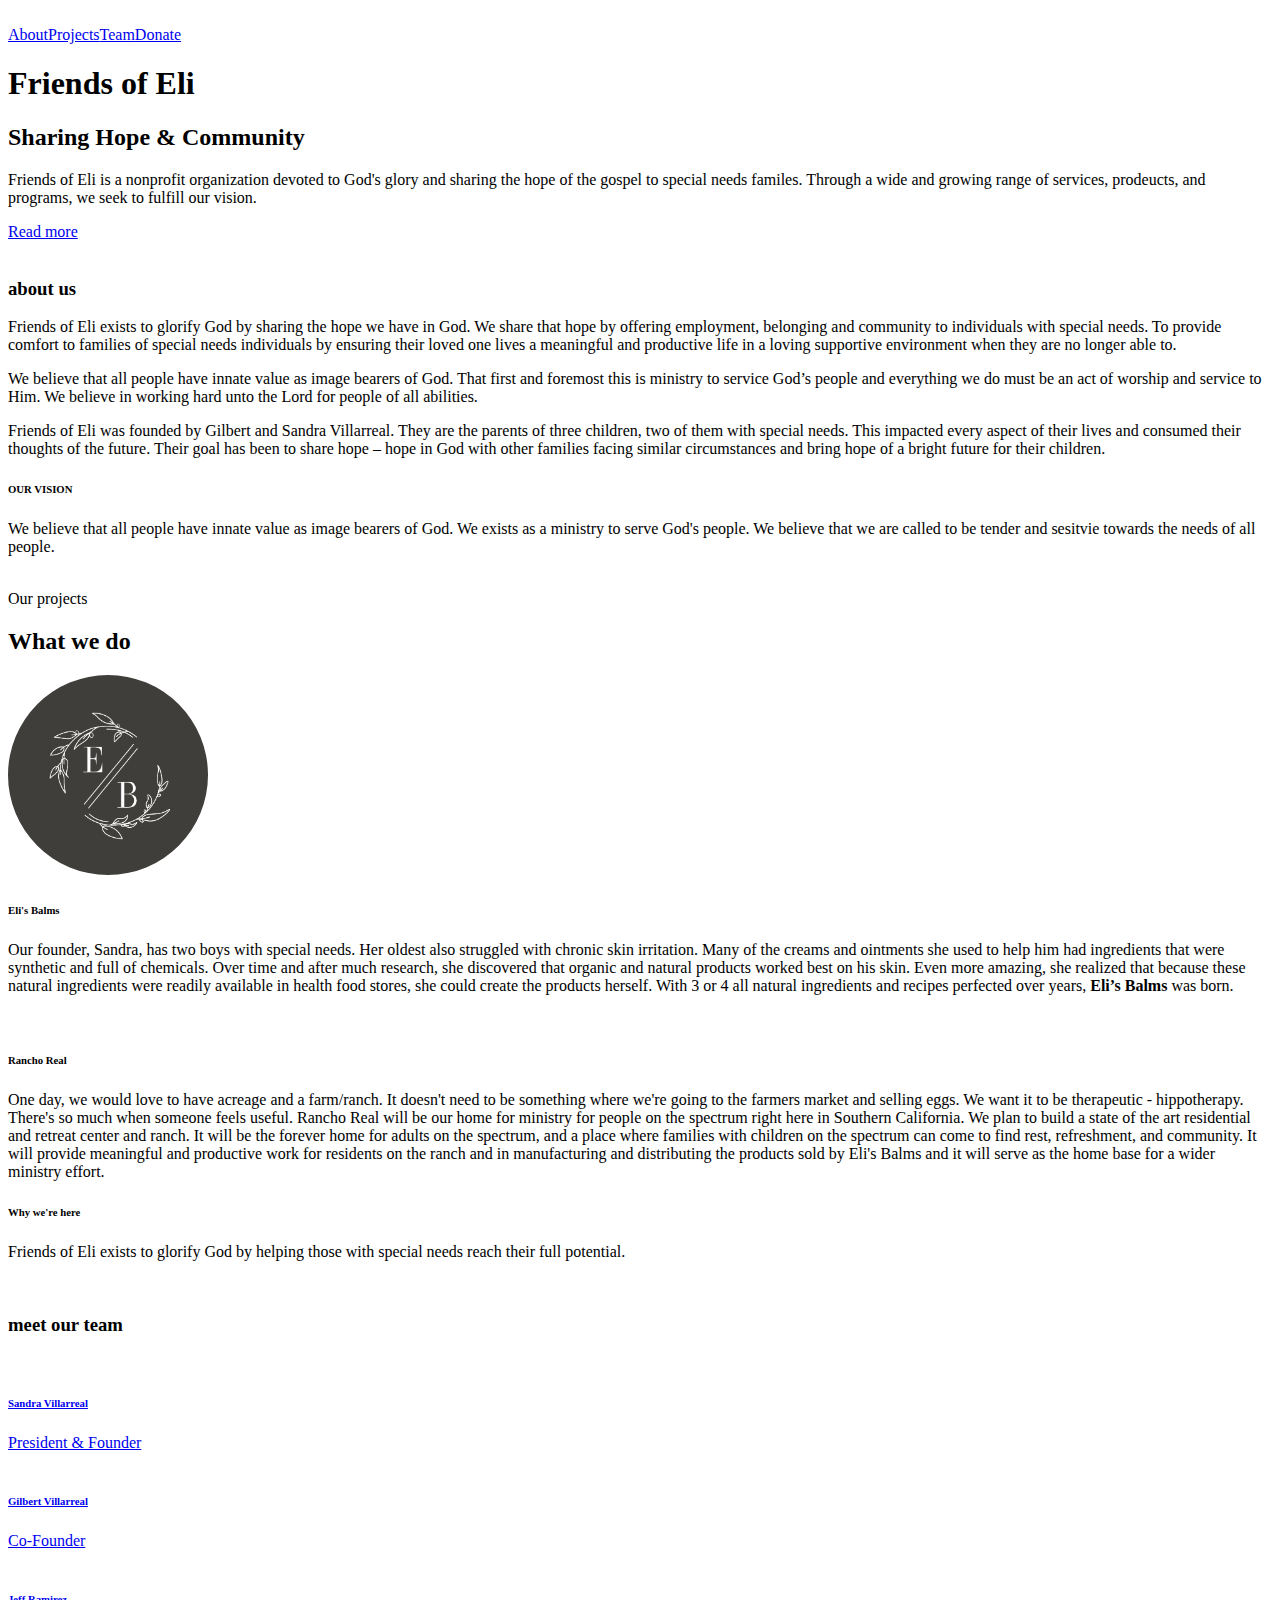
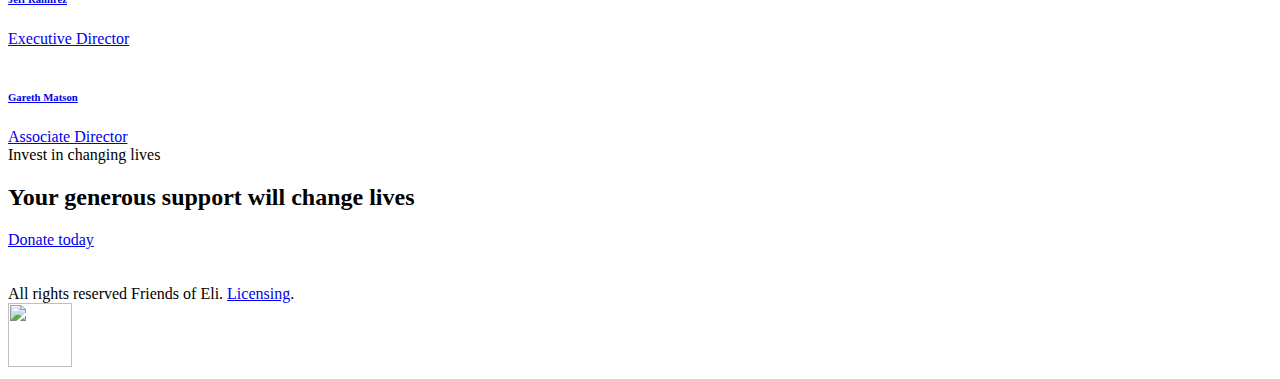
==== index.html @ 2605856c "Add files via upload" ====
<!DOCTYPE html>
<html>

<head>
  <meta charset="utf-8" />
  <title>Friends of Eli</title>
  <meta
    content="Friends of Eli exists to glorify God by sharing the hope we have in God. We share that hope by offering employment, belonging and community to individuals with special needs. To provide comfort to families of special needs individuals by ensuring their loved one lives a meaningful and productive life in a loving supportive environment when they are no longer able to."
    name="description" />
  <meta content="Friends of Eli" property="og:title" />
  <meta
    content="Friends of Eli exists to glorify God by sharing the hope we have in God. We share that hope by offering employment, belonging and community to individuals with special needs. To provide comfort to families of special needs individuals by ensuring their loved one lives a meaningful and productive life in a loving supportive environment when they are no longer able to."
    property="og:description" />
  <meta content="Friends of Eli" property="twitter:title" />
  <meta
    content="Friends of Eli exists to glorify God by sharing the hope we have in God. We share that hope by offering employment, belonging and community to individuals with special needs. To provide comfort to families of special needs individuals by ensuring their loved one lives a meaningful and productive life in a loving supportive environment when they are no longer able to."
    property="twitter:description" />
  <meta property="og:type" content="website" />
  <meta content="summary_large_image" name="twitter:card" />
  <meta content="width=device-width, initial-scale=1" name="viewport" />
  <meta content="Webflow" name="generator" />
  <link href="../assets.website-files.com/60507b67891477f1d2f84719/css/wishbone-template.webflow.37ed886ae.css"
    rel="stylesheet" type="text/css" />
  <script src="../ajax.googleapis.com/ajax/libs/webfont/1.6.26/webfont.js" type="text/javascript"></script>
  <script type="text/javascript">
    WebFont.load({
      google: {
        families: ["Poppins:300,300italic,regular,italic,500,500italic,600,600italic,700,700italic,800"]
      }
    });
  </script>
  <!--[if lt IE 9]><script src="https://cdnjs.cloudflare.com/ajax/libs/html5shiv/3.7.3/html5shiv.min.js" type="text/javascript"></script><![endif]-->
  <script type="text/javascript">
    ! function (o, c) {
      var n = c.documentElement,
        t = " w-mod-";
      n.className += t + "js", ("ontouchstart" in o || o.DocumentTouch && c instanceof DocumentTouch) && (n.className +=
        t + "touch")
    }(window, document);
  </script>
  <link
    href="../assets.website-files.com/60507b67891477f1d2f84719/6053069115976530682ca9d0_Wishbone%20Favicon%4032w.png"
    rel="shortcut icon" type="image/x-icon" />
  <link
    href="../assets.website-files.com/60507b67891477f1d2f84719/6053069399c5bf340c2f226e_Wishbone%20Favicon%40256w.png"
    rel="apple-touch-icon" />
  <style>
    body {
      -webkit-font-smoothing: antialiased;
      -moz-osx-font-smoothing: grayscale;
    }
  </style>
</head>

<body>
  <div class="preloader">
    <div class="preloader-block"></div>
    <div class="preloader-block bottom"></div>
    <div class="preloader-divider"></div>
  </div>
  <div data-collapse="medium" data-animation="default" data-duration="400" role="banner" class="navigation w-nav">
    <div class="navigation-container-full"><a href="index.html" aria-current="page"
        class="brand w-nav-brand w--current"><img
          src="Logo.svg"
          alt="" class="logo" /></a>
      <nav role="navigation" class="nav-menu-mobile w-nav-menu"><a href="#about-us"
        class="nav-link-plain w-nav-link">About</a><a href="#projects"
          class="nav-link-plain w-nav-link">Projects</a><a
          href="#our-team" class="nav-link-plain w-nav-link">Team</a><a
          href="#" target="_blank"
          class="button nav-button w-button">Donate</a></nav>
      <div class="menu-button-mobile w-nav-button">
        <div class="w-icon-nav-menu"></div>
      </div>
    </div>
  </div>
  <div class="w-layout-grid full-width-grid bg-gray-5">
    <div id="w-node-_180ee2b1-0c21-435f-50fb-3c7355a8dedf-e1f8471a" class="full-width-grid-content">
      <h1 class="text-small-caps text-gray-3">Friends of Eli</h1>
      <h2 class="page-title">Sharing Hope & Community</h2>
      <p class="text-gray-2 reveal">Friends of Eli is a nonprofit organization devoted to God's glory and sharing the hope of the gospel to special needs familes. Through a wide and growing range of services, prodeucts, and programs, we seek to fulfill our vision.</p><a href="#about-us"
        class="button outline space-top w-button">Read more</a>
    </div><img
      src="../assets.website-files.com/60507b67891477f1d2f84719/60507e90fe7b0e3936336edb_Wishbone%20Hero%20Image%201.jpg"
      loading="lazy" width="70" sizes="100vw"
      srcset="https://assets.website-files.com/60507b67891477f1d2f84719/60507e90fe7b0e3936336edb_Wishbone%20Hero%20Image%201-p-500.jpeg 500w, https://assets.website-files.com/60507b67891477f1d2f84719/60507e90fe7b0e3936336edb_Wishbone%20Hero%20Image%201-p-800.jpeg 800w, https://assets.website-files.com/60507b67891477f1d2f84719/60507e90fe7b0e3936336edb_Wishbone%20Hero%20Image%201-p-1080.jpeg 1080w, https://assets.website-files.com/60507b67891477f1d2f84719/60507e90fe7b0e3936336edb_Wishbone%20Hero%20Image%201.jpg 1440w"
      alt="" class="full-width-grid-image" />
  </div>
  <div id="about-us" class="section wf-section">
    <div class="container tight">
      <div class="w-layout-grid margin-header-grid">
        <div id="w-node-_1c243d91-1597-b9a2-cfa5-86fa7c1a56b9-e1f8471a" class="reveal">
          <div class="margin-header">
            <h3 class="text-gray-2 no-space-top">about us</h3>
          </div>
        </div>
        <div id="w-node-_79636833-37ae-6028-4830-a804c076483d-e1f8471a" class="reveal">
          <p class="text-gray-2">Friends of Eli exists to glorify God by sharing the hope we have in God. We share that hope by offering employment, belonging and community to individuals with special needs. To provide comfort to families of special needs individuals by ensuring their loved one lives a meaningful and productive life in a loving supportive environment when they are no longer able to.</p>
          <p class="text-gray-2">We believe that all people have innate value as image bearers of God. That first and foremost this is ministry to service God’s people and everything we do must be an act of worship and service to Him. We believe in working hard unto the Lord for people of all abilities.</p>
          <p class="text-gray-2">Friends of Eli was founded by Gilbert and Sandra Villarreal. They are the parents of three children, two of them with special needs. This impacted every aspect of their lives and consumed their thoughts of the future. Their goal has been to share hope – hope in God with other families facing similar circumstances and bring hope of a bright future for their children.</p>
        </div>
      </div>
    </div>
  </div>
  <div class="image-section">
    <div class="image-section-overlay"></div>
    <div class="image-section-text right">
      <h6 class="text-small-caps no-space-bottom text-gray-2">OUR VISION</h6>
      <p class="text-gray-3">We believe that all people have innate value as image bearers of God. We exists as a ministry to serve God's people. We believe that we are called to be tender and sesitvie towards the needs of all people.</p>
    </div><img
      src="../assets.website-files.com/60507b67891477f1d2f84719/6050893461294e44ab300e2f_Wishbone%20Image%20Section%203.jpg"
      loading="lazy" sizes="100vw"
      srcset="https://assets.website-files.com/60507b67891477f1d2f84719/6050893461294e44ab300e2f_Wishbone%20Image%20Section%203-p-1080.jpeg 1080w, https://assets.website-files.com/60507b67891477f1d2f84719/6050893461294e44ab300e2f_Wishbone%20Image%20Section%203-p-1600.jpeg 1600w, https://assets.website-files.com/60507b67891477f1d2f84719/6050893461294e44ab300e2f_Wishbone%20Image%20Section%203-p-2000.jpeg 2000w, https://assets.website-files.com/60507b67891477f1d2f84719/6050893461294e44ab300e2f_Wishbone%20Image%20Section%203-p-2600.jpeg 2600w, https://assets.website-files.com/60507b67891477f1d2f84719/6050893461294e44ab300e2f_Wishbone%20Image%20Section%203.jpg 2880w"
      alt="" class="image-section-image" />
  </div>
  <div id="projects" class="section wf-section">
    <div class="container">
      <div class="section-title">
        <div class="text-small-caps text-gray-3 reveal">Our projects</div>
        <h2 class="reveal">What we do</h2>
      </div>
      <div class="w-layout-grid grid-1-2">
        <div class="reveal"><img
            src="elis-balms.svg"
            loading="lazy" alt="" class="_3-section-image" width="200px"/>
          <div class="_3-section-text text-center">
            <h6 class="text-gray-2">Eli's Balms</h6>
            <p class="text-gray-3">Our founder, Sandra, has two boys with special needs. Her oldest also struggled with chronic skin irritation. Many of the creams and ointments she used to help him had ingredients that were synthetic and full of chemicals. Over time and after much research, she discovered that organic and natural products worked best on his skin. Even more amazing, she realized that because these natural ingredients were readily available in health food stores, she could create the products herself. With 3 or 4 all natural ingredients and recipes perfected over years, <b>Eli’s Balms</b> was born.</p>
          </div>
        </div>
        <div class="reveal"><img
          src="rancho-real-01.svg"
          loading="lazy" alt="" class="_3-section-image" width="200px"/>
          <div class="_3-section-text text-center">
            <h6 class="text-gray-2">Rancho Real</h6>
            <p class="text-gray-3">One day, we would love to have acreage and a farm/ranch. It doesn't need to be something where we're going to the farmers market and selling eggs. We want it to be therapeutic - hippotherapy. There's so much when someone feels useful. Rancho Real will be our home for ministry for people on the spectrum right here in Southern California. We plan to build a state of the art residential and retreat center and ranch. It will be the forever home for adults on the spectrum, and a place where families with children on the spectrum can come to find rest, refreshment, and community. It will provide meaningful and productive work for residents on the ranch and in manufacturing and distributing the products sold by Eli's Balms and it will serve as the home base for a wider ministry effort.</p>
          </div>
        </div>
      </div>
    </div>
  </div>
  <div class="image-section">
    <div class="image-section-overlay"></div>
    <div class="image-section-text">
      <h6 class="text-small-caps no-space-bottom text-gray-2">Why we're here</h6>
      <p class="text-gray-3">Friends of Eli exists to glorify God by helping those with special needs reach their full potential.</p>
    </div><img
      src="../assets.website-files.com/60507b67891477f1d2f84719/60508934590a0eedd26cce42_Wishbone%20Image%20Section%202.jpg"
      loading="lazy" sizes="100vw"
      srcset="https://assets.website-files.com/60507b67891477f1d2f84719/60508934590a0eedd26cce42_Wishbone%20Image%20Section%202-p-500.jpeg 500w, https://assets.website-files.com/60507b67891477f1d2f84719/60508934590a0eedd26cce42_Wishbone%20Image%20Section%202-p-1080.jpeg 1080w, https://assets.website-files.com/60507b67891477f1d2f84719/60508934590a0eedd26cce42_Wishbone%20Image%20Section%202-p-1600.jpeg 1600w, https://assets.website-files.com/60507b67891477f1d2f84719/60508934590a0eedd26cce42_Wishbone%20Image%20Section%202-p-2000.jpeg 2000w, https://assets.website-files.com/60507b67891477f1d2f84719/60508934590a0eedd26cce42_Wishbone%20Image%20Section%202-p-2600.jpeg 2600w, https://assets.website-files.com/60507b67891477f1d2f84719/60508934590a0eedd26cce42_Wishbone%20Image%20Section%202.jpg 2880w"
      alt="" class="image-section-image" />
  </div>
  <div id="our-team" class="section wf-section">
    <div class="container">
      <div class="grid-1-3">
        <div id="w-node-bfa38e10-b75a-8f3b-c93b-f630b8c297a0-e1f8471a" class="reveal">
          <h3 class="text-gray-2">meet our team</h3>
          
        </div>
        <div id="w-node-bfa38e10-b75a-8f3b-c93b-f630b8c297a5-e1f8471a" class="w-dyn-list">
          <div role="list" class="grid-1-2 reveal w-dyn-items">
            <div id="w-node-bfa38e10-b75a-8f3b-c93b-f630b8c297a7-e1f8471a" role="listitem" class="w-dyn-item"><a
                href="#" class="team-row w-inline-block"><img
                  src="https://test.elijahtrust.org/static/2e1a2497af070fa3af88aff09a0ec200/6e63d/user.jpg"
                  loading="lazy" width="70" alt="" sizes="84px"
                  class="avatar-circle small" />
                <div class="team-text">
                  <h6 class="no-space-bottom no-space-top">Sandra Villarreal</h6>
                  <div class="subheading-small text-gray-3">President & Founder</div>
                </div>
              </a></div>
            <div id="w-node-bfa38e10-b75a-8f3b-c93b-f630b8c297a7-e1f8471a" role="listitem" class="w-dyn-item"><a
                href="#" class="team-row w-inline-block"><img
                  src="https://test.elijahtrust.org/static/2e1a2497af070fa3af88aff09a0ec200/6e63d/user.jpg"
                  loading="lazy" width="70" alt="" sizes="84px"
                  class="avatar-circle small" />
                <div class="team-text">
                  <h6 class="no-space-bottom no-space-top">Gilbert Villarreal</h6>
                  <div class="subheading-small text-gray-3">Co-Founder</div>
                </div>
              </a></div>
            <div id="w-node-bfa38e10-b75a-8f3b-c93b-f630b8c297a7-e1f8471a" role="listitem" class="w-dyn-item"><a
              href="#" class="team-row w-inline-block"><img
                src="https://test.elijahtrust.org/static/2e1a2497af070fa3af88aff09a0ec200/6e63d/user.jpg"
                loading="lazy" width="70" alt="" sizes="84px"
                class="avatar-circle small" />
                <div class="team-text">
                  <h6 class="no-space-bottom no-space-top">Jeff Ramirez</h6>
                  <div class="subheading-small text-gray-3">Executive Director</div>
                </div>
              </a></div>
            <div id="w-node-bfa38e10-b75a-8f3b-c93b-f630b8c297a7-e1f8471a" role="listitem" class="w-dyn-item"><a
              href="#" class="team-row w-inline-block"><img
                src="https://test.elijahtrust.org/static/2e1a2497af070fa3af88aff09a0ec200/6e63d/user.jpg"
                loading="lazy" width="70" alt="" sizes="84px"
                class="avatar-circle small" />
                <div class="team-text">
                  <h6 class="no-space-bottom no-space-top">Gareth Matson</h6>
                  <div class="subheading-small text-gray-3">Associate Director</div>
                </div>
              </a></div>
          </div>
        </div>
      </div>
    </div>
  </div>
  <div class="section bg-gray-4 wf-section">
    <div class="container">
      <div class="w-layout-grid grid-1-2">
        <div>
          <div class="text-small-caps text-gray-3">Invest in changing lives</div>
          <h2 class="no-space-top">Your generous support will change lives</h2>
        </div>
        <div id="w-node-ece4e0d1-b9e7-acf8-e593-e1abf0253267-f025325f"><a href="contact.html"
            class="button outline w-button">Donate today</a></div>
      </div>
    </div>
  </div>
  <div class="section tight bg-gray-6 wf-section">
    <div class="container">
      <div class="grid-1-5 footer">
        <div id="w-node-c3256071-f3c0-12d9-be82-7d9b0eaa395f-0eaa395c" class="text-center-mobile"><img
            src="Logo.svg"
            loading="lazy" alt="" class="footer-logotype" />
          <div class="text-small text-gray-3 space-top"><br />All rights reserved Friends of Eli. <a
              href="licenses.html">Licensing</a>.</div>
        </div>
        <div id="w-node-c3256071-f3c0-12d9-be82-7d9b0eaa3963-0eaa395c">
          <div class="social-icons-wrap space-top"><a href="https://twitter.com/?lang=en" target="_blank"
              class="social-icon-link w-inline-block"><img
                src="https://assets.website-files.com/60507b67891477f1d2f84719/605081482ad169cb1da9e4ea_Twitter Icon Dark.svg"
                loading="lazy" width="64" height="64" alt="" class="social-icon" /></a><a
              href="https://www.instagram.com/" target="_blank" class="social-icon-link w-inline-block"><img
                src="https://assets.website-files.com/60507b67891477f1d2f84719/605081487db600bb04d49b58_Instagram Icon Dark.svg"
                loading="lazy" alt="" class="social-icon" /></a><a href="https://www.facebook.com/" target="_blank"
              class="social-icon-link end w-inline-block"><img
                src="https://assets.website-files.com/60507b67891477f1d2f84719/6050814891f480117c8349fe_Facebook Icon Dark.svg"
                loading="lazy" alt="" class="social-icon" /></a></div>
        </div>
      </div>
    </div>
  </div>
</body>
</html>
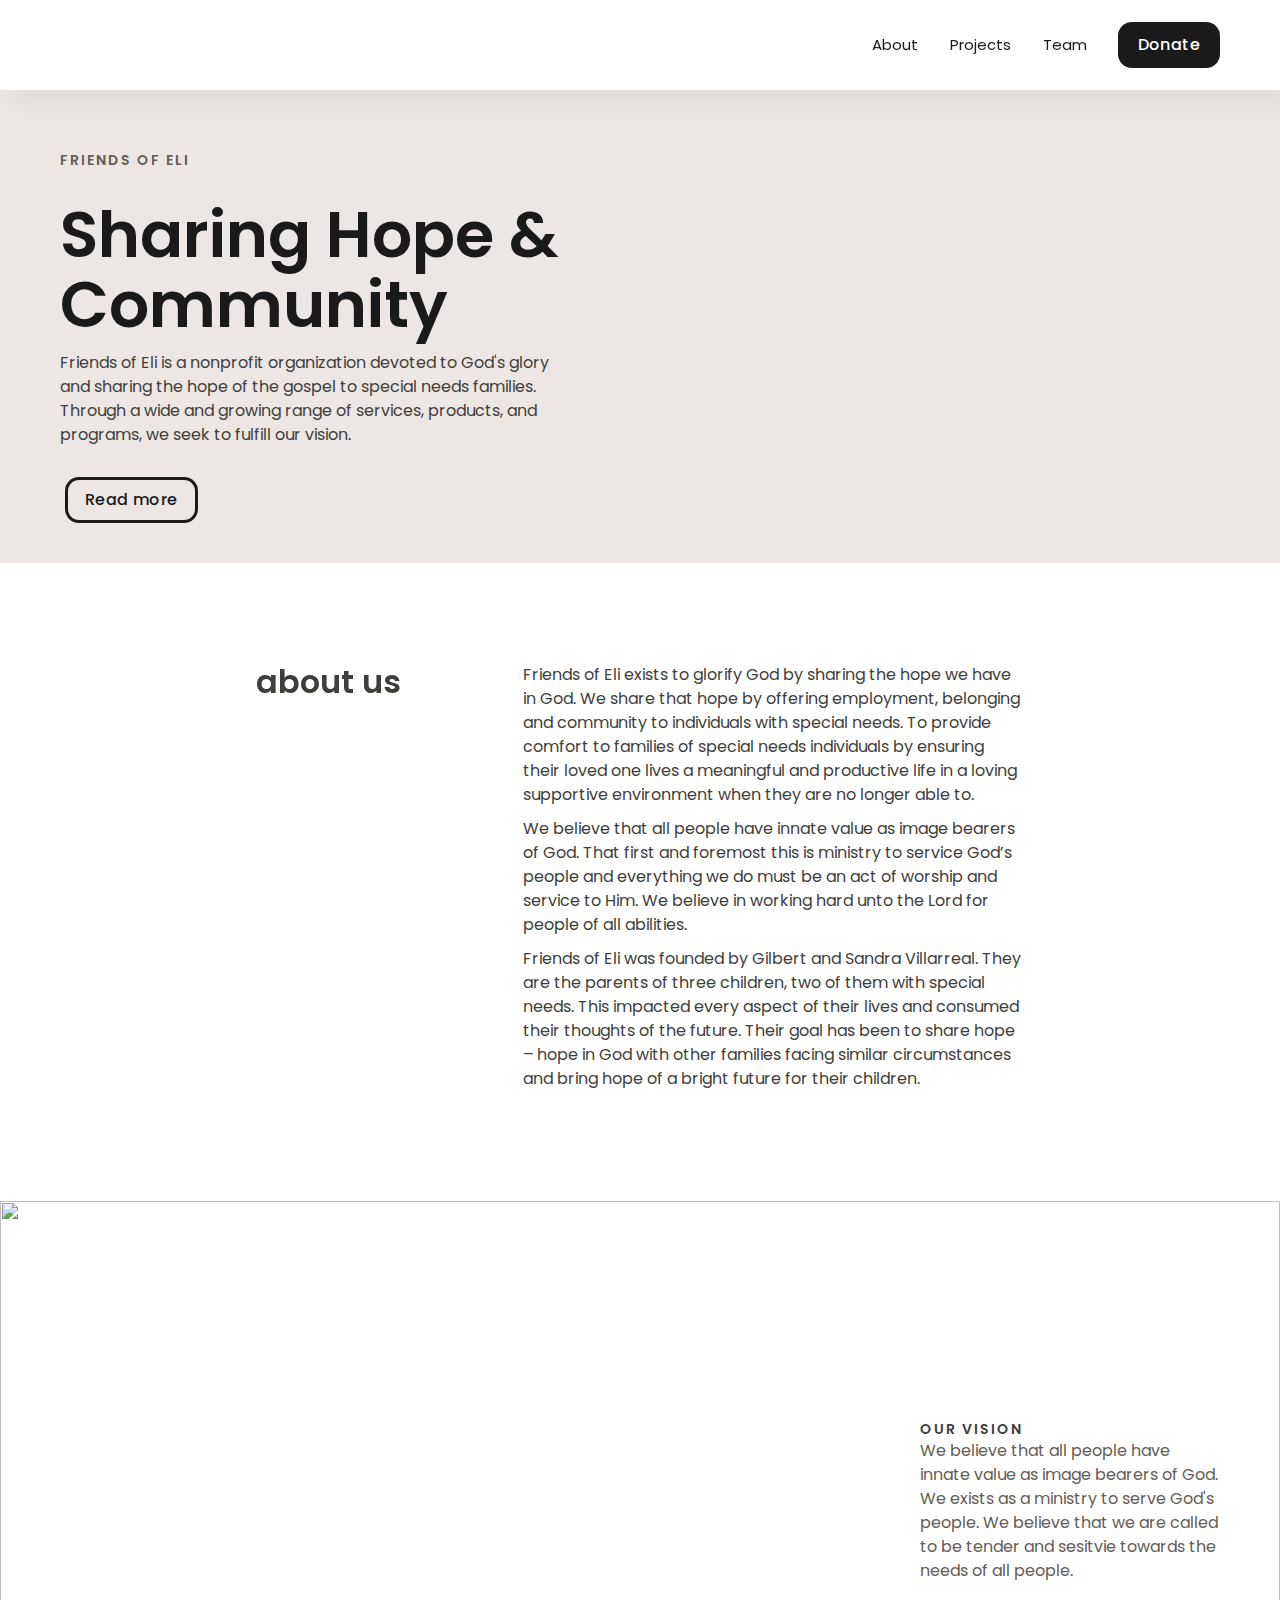
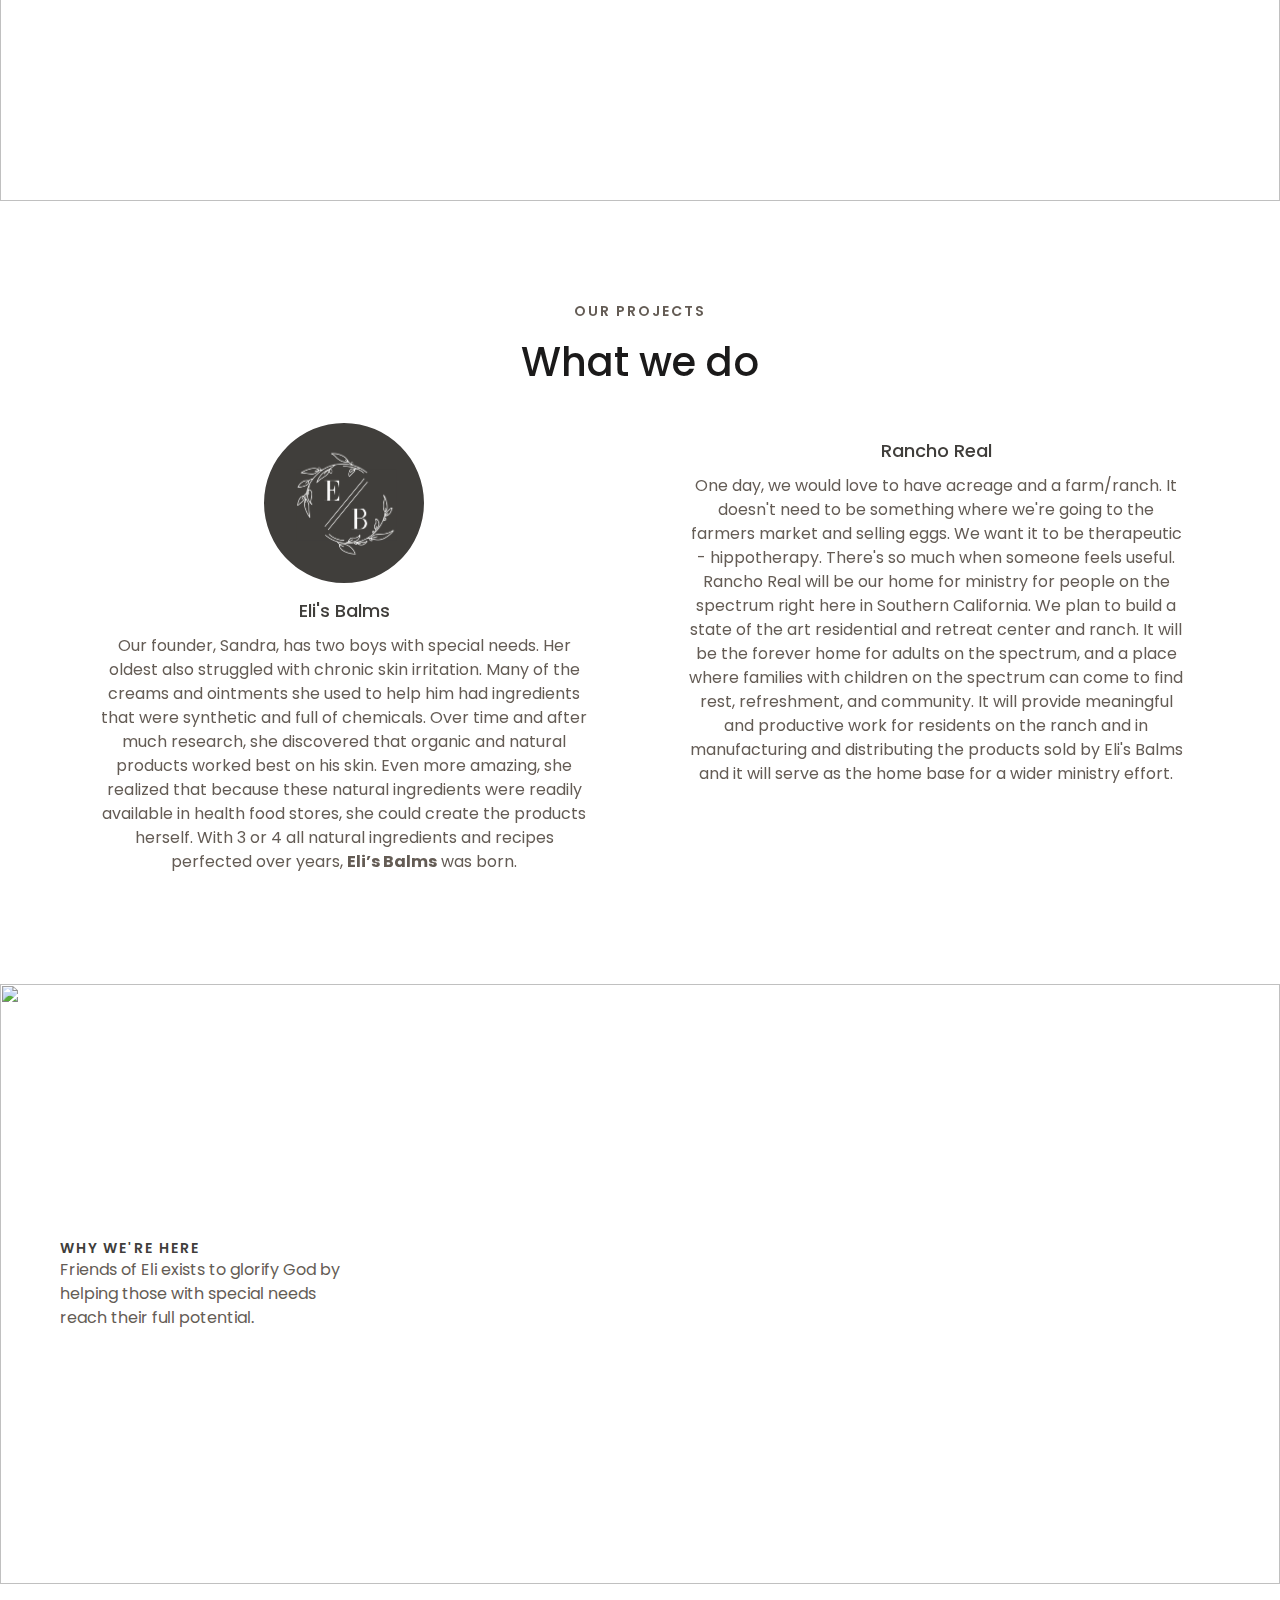
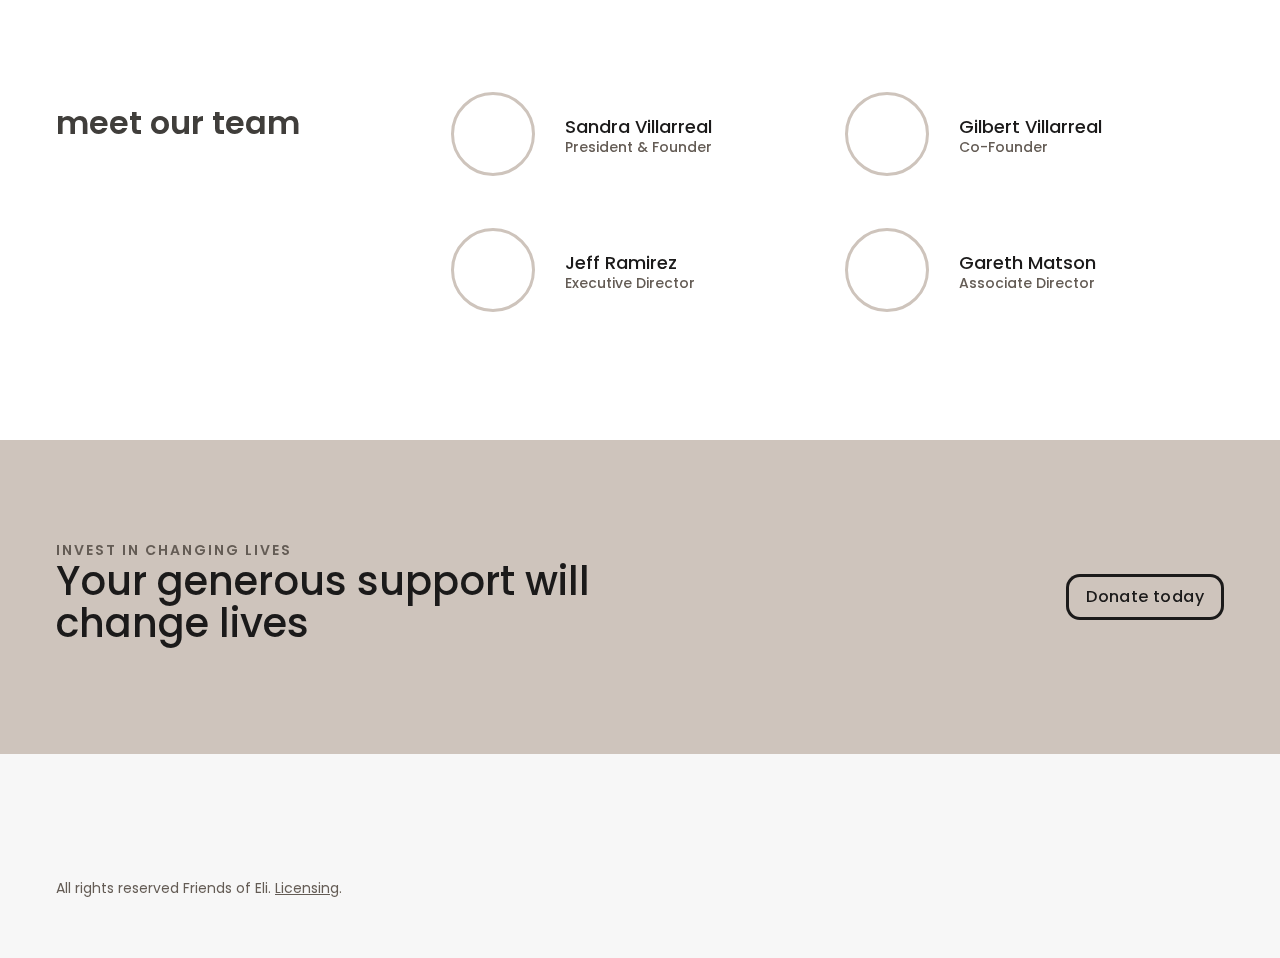
==== commit b465276d: "Add files via upload" ====
--- a/index.html
+++ b/index.html
@@ -19,9 +19,9 @@
   <meta content="summary_large_image" name="twitter:card" />
   <meta content="width=device-width, initial-scale=1" name="viewport" />
   <meta content="Webflow" name="generator" />
-  <link href="../assets.website-files.com/60507b67891477f1d2f84719/css/wishbone-template.webflow.37ed886ae.css"
+  <link href="wishbone-template.webflow.37ed886ae.css"
     rel="stylesheet" type="text/css" />
-  <script src="../ajax.googleapis.com/ajax/libs/webfont/1.6.26/webfont.js" type="text/javascript"></script>
+  <script src="webfont.js" type="text/javascript"></script>
   <script type="text/javascript">
     WebFont.load({
       google: {
@@ -67,7 +67,7 @@
         class="nav-link-plain w-nav-link">About</a><a href="#projects"
           class="nav-link-plain w-nav-link">Projects</a><a
           href="#our-team" class="nav-link-plain w-nav-link">Team</a><a
-          href="#" target="_blank"
+          href="https://donorbox.org/friends-of-eli" target="_blank"
           class="button nav-button w-button">Donate</a></nav>
       <div class="menu-button-mobile w-nav-button">
         <div class="w-icon-nav-menu"></div>
@@ -78,7 +78,7 @@
     <div id="w-node-_180ee2b1-0c21-435f-50fb-3c7355a8dedf-e1f8471a" class="full-width-grid-content">
       <h1 class="text-small-caps text-gray-3">Friends of Eli</h1>
       <h2 class="page-title">Sharing Hope & Community</h2>
-      <p class="text-gray-2 reveal">Friends of Eli is a nonprofit organization devoted to God's glory and sharing the hope of the gospel to special needs familes. Through a wide and growing range of services, prodeucts, and programs, we seek to fulfill our vision.</p><a href="#about-us"
+      <p class="text-gray-2 reveal">Friends of Eli is a nonprofit organization devoted to God's glory and sharing the hope of the gospel to special needs families. Through a wide and growing range of services, products, and programs, we seek to fulfill our vision.</p><a href="#about-us"
         class="button outline space-top w-button">Read more</a>
     </div><img
       src="../assets.website-files.com/60507b67891477f1d2f84719/60507e90fe7b0e3936336edb_Wishbone%20Hero%20Image%201.jpg"
@@ -211,7 +211,7 @@
           <div class="text-small-caps text-gray-3">Invest in changing lives</div>
           <h2 class="no-space-top">Your generous support will change lives</h2>
         </div>
-        <div id="w-node-ece4e0d1-b9e7-acf8-e593-e1abf0253267-f025325f"><a href="contact.html"
+        <div id="w-node-ece4e0d1-b9e7-acf8-e593-e1abf0253267-f025325f"><a href="https://donorbox.org/friends-of-eli"
             class="button outline w-button">Donate today</a></div>
       </div>
     </div>
--- a/wishbone-template.webflow.37ed886ae.css
+++ b/wishbone-template.webflow.37ed886ae.css
@@ -0,0 +1,2603 @@
+/* Generated on: Thu Apr 08 2021 11:36:52 GMT+0000 (Coordinated Universal Time) */
+/* ==========================================================================
+   normalize.css v3.0.3 | MIT License | github.com/necolas/normalize.css 
+   ========================================================================== */
+/*! normalize.css v3.0.3 | MIT License | github.com/necolas/normalize.css */html{font-family:sans-serif;-ms-text-size-adjust:100%;-webkit-text-size-adjust:100%}body{margin:0}article,aside,details,figcaption,figure,footer,header,hgroup,main,menu,nav,section,summary{display:block}audio,canvas,progress,video{display:inline-block;vertical-align:baseline}audio:not([controls]){display:none;height:0}[hidden],template{display:none}a{background-color:transparent}a:active,a:hover{outline:0}abbr[title]{border-bottom:1px dotted}b,strong{font-weight:bold}dfn{font-style:italic}h1{font-size:2em;margin:.67em 0}mark{background:#ff0;color:#000}small{font-size:80%}sub,sup{font-size:75%;line-height:0;position:relative;vertical-align:baseline}sup{top:-0.5em}sub{bottom:-0.25em}img{border:0}svg:not(:root){overflow:hidden}figure{margin:1em 40px}hr{box-sizing:content-box;height:0}pre{overflow:auto}code,kbd,pre,samp{font-family:monospace,monospace;font-size:1em}button,input,optgroup,select,textarea{color:inherit;font:inherit;margin:0}button{overflow:visible}button,select{text-transform:none}button,html input[type="button"],input[type="reset"]{-webkit-appearance:button;cursor:pointer}button[disabled],html input[disabled]{cursor:default}button::-moz-focus-inner,input::-moz-focus-inner{border:0;padding:0}input{line-height:normal}input[type="checkbox"],input[type="radio"]{box-sizing:border-box;padding:0}input[type="number"]::-webkit-inner-spin-button,input[type="number"]::-webkit-outer-spin-button{height:auto}input[type="search"]{-webkit-appearance:none}input[type="search"]::-webkit-search-cancel-button,input[type="search"]::-webkit-search-decoration{-webkit-appearance:none}fieldset{border:1px solid #c0c0c0;margin:0 2px;padding:.35em .625em .75em}legend{border:0;padding:0}textarea{overflow:auto}optgroup{font-weight:bold}table{border-collapse:collapse;border-spacing:0}td,th{padding:0}
+
+/* ==========================================================================
+   Start of base Webflow CSS - If you're looking for some ultra-clean CSS, skip the boilerplate and see the unminified code below.
+   ========================================================================== */
+@font-face{font-family:'webflow-icons';src:url("[data-uri]") format('truetype');font-weight:normal;font-style:normal}[class^="w-icon-"],[class*=" w-icon-"]{font-family:'webflow-icons' !important;speak:none;font-style:normal;font-weight:normal;font-variant:normal;text-transform:none;line-height:1;-webkit-font-smoothing:antialiased;-moz-osx-font-smoothing:grayscale}.w-icon-slider-right:before{content:"\e600"}.w-icon-slider-left:before{content:"\e601"}.w-icon-nav-menu:before{content:"\e602"}.w-icon-arrow-down:before,.w-icon-dropdown-toggle:before{content:"\e603"}.w-icon-file-upload-remove:before{content:"\e900"}.w-icon-file-upload-icon:before{content:"\e903"}*{-webkit-box-sizing:border-box;-moz-box-sizing:border-box;box-sizing:border-box}html{height:100%}body{margin:0;min-height:100%;background-color:#fff;font-family:Arial,sans-serif;font-size:14px;line-height:20px;color:#333}img{max-width:100%;vertical-align:middle;display:inline-block}html.w-mod-touch *{background-attachment:scroll !important}.w-block{display:block}.w-inline-block{max-width:100%;display:inline-block}.w-clearfix:before,.w-clearfix:after{content:" ";display:table;grid-column-start:1;grid-row-start:1;grid-column-end:2;grid-row-end:2}.w-clearfix:after{clear:both}.w-hidden{display:none}.w-button{display:inline-block;padding:9px 15px;background-color:#3898EC;color:white;border:0;line-height:inherit;text-decoration:none;cursor:pointer;border-radius:0}input.w-button{-webkit-appearance:button}html[data-w-dynpage] [data-w-cloak]{color:transparent !important}.w-webflow-badge,.w-webflow-badge *{position:static;left:auto;top:auto;right:auto;bottom:auto;z-index:auto;display:block;visibility:visible;overflow:visible;overflow-x:visible;overflow-y:visible;box-sizing:border-box;width:auto;height:auto;max-height:none;max-width:none;min-height:0;min-width:0;margin:0;padding:0;float:none;clear:none;border:0 none transparent;border-radius:0;background:none;background-image:none;background-position:0 0;background-size:auto auto;background-repeat:repeat;background-origin:padding-box;background-clip:border-box;background-attachment:scroll;background-color:transparent;box-shadow:none;opacity:1;transform:none;transition:none;direction:ltr;font-family:inherit;font-weight:inherit;color:inherit;font-size:inherit;line-height:inherit;font-style:inherit;font-variant:inherit;text-align:inherit;letter-spacing:inherit;text-decoration:inherit;text-indent:0;text-transform:inherit;list-style-type:disc;text-shadow:none;font-smoothing:auto;vertical-align:baseline;cursor:inherit;white-space:inherit;word-break:normal;word-spacing:normal;word-wrap:normal}.w-webflow-badge{position:fixed !important;display:inline-block !important;visibility:visible !important;z-index:2147483647 !important;top:auto !important;right:12px !important;bottom:12px !important;left:auto !important;color:#AAADB0 !important;background-color:#fff !important;border-radius:3px !important;padding:6px 8px 6px 6px !important;font-size:12px !important;opacity:1 !important;line-height:14px !important;text-decoration:none !important;transform:none !important;margin:0 !important;width:auto !important;height:auto !important;overflow:visible !important;white-space:nowrap;box-shadow:0 0 0 1px rgba(0,0,0,0.1),0 1px 3px rgba(0,0,0,0.1);cursor:pointer}.w-webflow-badge>img{display:inline-block !important;visibility:visible !important;opacity:1 !important;vertical-align:middle !important}h1,h2,h3,h4,h5,h6{font-weight:bold;margin-bottom:10px}h1{font-size:38px;line-height:44px;margin-top:20px}h2{font-size:32px;line-height:36px;margin-top:20px}h3{font-size:24px;line-height:30px;margin-top:20px}h4{font-size:18px;line-height:24px;margin-top:10px}h5{font-size:14px;line-height:20px;margin-top:10px}h6{font-size:12px;line-height:18px;margin-top:10px}p{margin-top:0;margin-bottom:10px}blockquote{margin:0 0 10px 0;padding:10px 20px;border-left:5px solid #E2E2E2;font-size:18px;line-height:22px}figure{margin:0;margin-bottom:10px}figcaption{margin-top:5px;text-align:center}ul,ol{margin-top:0;margin-bottom:10px;padding-left:40px}.w-list-unstyled{padding-left:0;list-style:none}.w-embed:before,.w-embed:after{content:" ";display:table;grid-column-start:1;grid-row-start:1;grid-column-end:2;grid-row-end:2}.w-embed:after{clear:both}.w-video{width:100%;position:relative;padding:0}.w-video iframe,.w-video object,.w-video embed{position:absolute;top:0;left:0;width:100%;height:100%}fieldset{padding:0;margin:0;border:0}button,html input[type="button"],input[type="reset"]{border:0;cursor:pointer;-webkit-appearance:button}.w-form{margin:0 0 15px}.w-form-done{display:none;padding:20px;text-align:center;background-color:#dddddd}.w-form-fail{display:none;margin-top:10px;padding:10px;background-color:#ffdede}label{display:block;margin-bottom:5px;font-weight:bold}.w-input,.w-select{display:block;width:100%;height:38px;padding:8px 12px;margin-bottom:10px;font-size:14px;line-height:1.42857143;color:#333333;vertical-align:middle;background-color:#ffffff;border:1px solid #cccccc}.w-input:-moz-placeholder,.w-select:-moz-placeholder{color:#999}.w-input::-moz-placeholder,.w-select::-moz-placeholder{color:#999;opacity:1}.w-input:-ms-input-placeholder,.w-select:-ms-input-placeholder{color:#999}.w-input::-webkit-input-placeholder,.w-select::-webkit-input-placeholder{color:#999}.w-input:focus,.w-select:focus{border-color:#3898EC;outline:0}.w-input[disabled],.w-select[disabled],.w-input[readonly],.w-select[readonly],fieldset[disabled] .w-input,fieldset[disabled] .w-select{cursor:not-allowed;background-color:#eeeeee}textarea.w-input,textarea.w-select{height:auto}.w-select{background-color:#f3f3f3}.w-select[multiple]{height:auto}.w-form-label{display:inline-block;cursor:pointer;font-weight:normal;margin-bottom:0}.w-radio{display:block;margin-bottom:5px;padding-left:20px}.w-radio:before,.w-radio:after{content:" ";display:table;grid-column-start:1;grid-row-start:1;grid-column-end:2;grid-row-end:2}.w-radio:after{clear:both}.w-radio-input{margin:4px 0 0;margin-top:1px \9;line-height:normal;float:left;margin-left:-20px}.w-radio-input{margin-top:3px}.w-file-upload{display:block;margin-bottom:10px}.w-file-upload-input{width:.1px;height:.1px;opacity:0;overflow:hidden;position:absolute;z-index:-100}.w-file-upload-default,.w-file-upload-uploading,.w-file-upload-success{display:inline-block;color:#333333}.w-file-upload-error{display:block;margin-top:10px}.w-file-upload-default.w-hidden,.w-file-upload-uploading.w-hidden,.w-file-upload-error.w-hidden,.w-file-upload-success.w-hidden{display:none}.w-file-upload-uploading-btn{display:flex;font-size:14px;font-weight:normal;cursor:pointer;margin:0;padding:8px 12px;border:1px solid #cccccc;background-color:#fafafa}.w-file-upload-file{display:flex;flex-grow:1;justify-content:space-between;margin:0;padding:8px 9px 8px 11px;border:1px solid #cccccc;background-color:#fafafa}.w-file-upload-file-name{font-size:14px;font-weight:normal;display:block}.w-file-remove-link{margin-top:3px;margin-left:10px;width:auto;height:auto;padding:3px;display:block;cursor:pointer}.w-icon-file-upload-remove{margin:auto;font-size:10px}.w-file-upload-error-msg{display:inline-block;color:#ea384c;padding:2px 0}.w-file-upload-info{display:inline-block;line-height:38px;padding:0 12px}.w-file-upload-label{display:inline-block;font-size:14px;font-weight:normal;cursor:pointer;margin:0;padding:8px 12px;border:1px solid #cccccc;background-color:#fafafa}.w-icon-file-upload-icon,.w-icon-file-upload-uploading{display:inline-block;margin-right:8px;width:20px}.w-icon-file-upload-uploading{height:20px}.w-container{margin-left:auto;margin-right:auto;max-width:940px}.w-container:before,.w-container:after{content:" ";display:table;grid-column-start:1;grid-row-start:1;grid-column-end:2;grid-row-end:2}.w-container:after{clear:both}.w-container .w-row{margin-left:-10px;margin-right:-10px}.w-row:before,.w-row:after{content:" ";display:table;grid-column-start:1;grid-row-start:1;grid-column-end:2;grid-row-end:2}.w-row:after{clear:both}.w-row .w-row{margin-left:0;margin-right:0}.w-col{position:relative;float:left;width:100%;min-height:1px;padding-left:10px;padding-right:10px}.w-col .w-col{padding-left:0;padding-right:0}.w-col-1{width:8.33333333%}.w-col-2{width:16.66666667%}.w-col-3{width:25%}.w-col-4{width:33.33333333%}.w-col-5{width:41.66666667%}.w-col-6{width:50%}.w-col-7{width:58.33333333%}.w-col-8{width:66.66666667%}.w-col-9{width:75%}.w-col-10{width:83.33333333%}.w-col-11{width:91.66666667%}.w-col-12{width:100%}.w-hidden-main{display:none !important}@media screen and (max-width:991px){.w-container{max-width:728px}.w-hidden-main{display:inherit !important}.w-hidden-medium{display:none !important}.w-col-medium-1{width:8.33333333%}.w-col-medium-2{width:16.66666667%}.w-col-medium-3{width:25%}.w-col-medium-4{width:33.33333333%}.w-col-medium-5{width:41.66666667%}.w-col-medium-6{width:50%}.w-col-medium-7{width:58.33333333%}.w-col-medium-8{width:66.66666667%}.w-col-medium-9{width:75%}.w-col-medium-10{width:83.33333333%}.w-col-medium-11{width:91.66666667%}.w-col-medium-12{width:100%}.w-col-stack{width:100%;left:auto;right:auto}}@media screen and (max-width:767px){.w-hidden-main{display:inherit !important}.w-hidden-medium{display:inherit !important}.w-hidden-small{display:none !important}.w-row,.w-container .w-row{margin-left:0;margin-right:0}.w-col{width:100%;left:auto;right:auto}.w-col-small-1{width:8.33333333%}.w-col-small-2{width:16.66666667%}.w-col-small-3{width:25%}.w-col-small-4{width:33.33333333%}.w-col-small-5{width:41.66666667%}.w-col-small-6{width:50%}.w-col-small-7{width:58.33333333%}.w-col-small-8{width:66.66666667%}.w-col-small-9{width:75%}.w-col-small-10{width:83.33333333%}.w-col-small-11{width:91.66666667%}.w-col-small-12{width:100%}}@media screen and (max-width:479px){.w-container{max-width:none}.w-hidden-main{display:inherit !important}.w-hidden-medium{display:inherit !important}.w-hidden-small{display:inherit !important}.w-hidden-tiny{display:none !important}.w-col{width:100%}.w-col-tiny-1{width:8.33333333%}.w-col-tiny-2{width:16.66666667%}.w-col-tiny-3{width:25%}.w-col-tiny-4{width:33.33333333%}.w-col-tiny-5{width:41.66666667%}.w-col-tiny-6{width:50%}.w-col-tiny-7{width:58.33333333%}.w-col-tiny-8{width:66.66666667%}.w-col-tiny-9{width:75%}.w-col-tiny-10{width:83.33333333%}.w-col-tiny-11{width:91.66666667%}.w-col-tiny-12{width:100%}}.w-widget{position:relative}.w-widget-map{width:100%;height:400px}.w-widget-map label{width:auto;display:inline}.w-widget-map img{max-width:inherit}.w-widget-map .gm-style-iw{text-align:center}.w-widget-map .gm-style-iw>button{display:none !important}.w-widget-twitter{overflow:hidden}.w-widget-twitter-count-shim{display:inline-block;vertical-align:top;position:relative;width:28px;height:20px;text-align:center;background:white;border:#758696 solid 1px;border-radius:3px}.w-widget-twitter-count-shim *{pointer-events:none;-webkit-user-select:none;-moz-user-select:none;-ms-user-select:none;user-select:none}.w-widget-twitter-count-shim .w-widget-twitter-count-inner{position:relative;font-size:15px;line-height:12px;text-align:center;color:#999;font-family:serif}.w-widget-twitter-count-shim .w-widget-twitter-count-clear{position:relative;display:block}.w-widget-twitter-count-shim.w--large{width:36px;height:28px}.w-widget-twitter-count-shim.w--large .w-widget-twitter-count-inner{font-size:18px;line-height:18px}.w-widget-twitter-count-shim:not(.w--vertical){margin-left:5px;margin-right:8px}.w-widget-twitter-count-shim:not(.w--vertical).w--large{margin-left:6px}.w-widget-twitter-count-shim:not(.w--vertical):before,.w-widget-twitter-count-shim:not(.w--vertical):after{top:50%;left:0;border:solid transparent;content:" ";height:0;width:0;position:absolute;pointer-events:none}.w-widget-twitter-count-shim:not(.w--vertical):before{border-color:rgba(117,134,150,0);border-right-color:#5d6c7b;border-width:4px;margin-left:-9px;margin-top:-4px}.w-widget-twitter-count-shim:not(.w--vertical).w--large:before{border-width:5px;margin-left:-10px;margin-top:-5px}.w-widget-twitter-count-shim:not(.w--vertical):after{border-color:rgba(255,255,255,0);border-right-color:white;border-width:4px;margin-left:-8px;margin-top:-4px}.w-widget-twitter-count-shim:not(.w--vertical).w--large:after{border-width:5px;margin-left:-9px;margin-top:-5px}.w-widget-twitter-count-shim.w--vertical{width:61px;height:33px;margin-bottom:8px}.w-widget-twitter-count-shim.w--vertical:before,.w-widget-twitter-count-shim.w--vertical:after{top:100%;left:50%;border:solid transparent;content:" ";height:0;width:0;position:absolute;pointer-events:none}.w-widget-twitter-count-shim.w--vertical:before{border-color:rgba(117,134,150,0);border-top-color:#5d6c7b;border-width:5px;margin-left:-5px}.w-widget-twitter-count-shim.w--vertical:after{border-color:rgba(255,255,255,0);border-top-color:white;border-width:4px;margin-left:-4px}.w-widget-twitter-count-shim.w--vertical .w-widget-twitter-count-inner{font-size:18px;line-height:22px}.w-widget-twitter-count-shim.w--vertical.w--large{width:76px}.w-widget-gplus{overflow:hidden}.w-background-video{position:relative;overflow:hidden;height:500px;color:white}.w-background-video>video{background-size:cover;background-position:50% 50%;position:absolute;margin:auto;width:100%;height:100%;right:-100%;bottom:-100%;top:-100%;left:-100%;object-fit:cover;z-index:-100}.w-background-video>video::-webkit-media-controls-start-playback-button{display:none !important;-webkit-appearance:none}.w-slider{position:relative;height:300px;text-align:center;background:#dddddd;clear:both;-webkit-tap-highlight-color:rgba(0,0,0,0);tap-highlight-color:rgba(0,0,0,0)}.w-slider-mask{position:relative;display:block;overflow:hidden;z-index:1;left:0;right:0;height:100%;white-space:nowrap}.w-slide{position:relative;display:inline-block;vertical-align:top;width:100%;height:100%;white-space:normal;text-align:left}.w-slider-nav{position:absolute;z-index:2;top:auto;right:0;bottom:0;left:0;margin:auto;padding-top:10px;height:40px;text-align:center;-webkit-tap-highlight-color:rgba(0,0,0,0);tap-highlight-color:rgba(0,0,0,0)}.w-slider-nav.w-round>div{border-radius:100%}.w-slider-nav.w-num>div{width:auto;height:auto;padding:.2em .5em;font-size:inherit;line-height:inherit}.w-slider-nav.w-shadow>div{box-shadow:0 0 3px rgba(51,51,51,0.4)}.w-slider-nav-invert{color:#fff}.w-slider-nav-invert>div{background-color:rgba(34,34,34,0.4)}.w-slider-nav-invert>div.w-active{background-color:#222}.w-slider-dot{position:relative;display:inline-block;width:1em;height:1em;background-color:rgba(255,255,255,0.4);cursor:pointer;margin:0 3px .5em;transition:background-color 100ms,color 100ms}.w-slider-dot.w-active{background-color:#fff}.w-slider-dot:focus{outline:none;box-shadow:0 0 0 2px #fff}.w-slider-dot:focus.w-active{box-shadow:none}.w-slider-arrow-left,.w-slider-arrow-right{position:absolute;width:80px;top:0;right:0;bottom:0;left:0;margin:auto;cursor:pointer;overflow:hidden;color:white;font-size:40px;-webkit-tap-highlight-color:rgba(0,0,0,0);tap-highlight-color:rgba(0,0,0,0);-webkit-user-select:none;-moz-user-select:none;-ms-user-select:none;user-select:none}.w-slider-arrow-left [class^="w-icon-"],.w-slider-arrow-right [class^="w-icon-"],.w-slider-arrow-left [class*=" w-icon-"],.w-slider-arrow-right [class*=" w-icon-"]{position:absolute}.w-slider-arrow-left:focus,.w-slider-arrow-right:focus{outline:0}.w-slider-arrow-left{z-index:3;right:auto}.w-slider-arrow-right{z-index:4;left:auto}.w-icon-slider-left,.w-icon-slider-right{top:0;right:0;bottom:0;left:0;margin:auto;width:1em;height:1em}.w-slider-aria-label{border:0;clip:rect(0 0 0 0);height:1px;margin:-1px;overflow:hidden;padding:0;position:absolute;width:1px}.w-dropdown{display:inline-block;position:relative;text-align:left;margin-left:auto;margin-right:auto;z-index:900}.w-dropdown-btn,.w-dropdown-toggle,.w-dropdown-link{position:relative;vertical-align:top;text-decoration:none;color:#222222;padding:20px;text-align:left;margin-left:auto;margin-right:auto;white-space:nowrap}.w-dropdown-toggle{-webkit-user-select:none;-moz-user-select:none;-ms-user-select:none;user-select:none;display:inline-block;cursor:pointer;padding-right:40px}.w-dropdown-toggle:focus{outline:0}.w-icon-dropdown-toggle{position:absolute;top:0;right:0;bottom:0;margin:auto;margin-right:20px;width:1em;height:1em}.w-dropdown-list{position:absolute;background:#dddddd;display:none;min-width:100%}.w-dropdown-list.w--open{display:block}.w-dropdown-link{padding:10px 20px;display:block;color:#222222}.w-dropdown-link.w--current{color:#0082f3}.w-dropdown-link:focus{outline:0}@media screen and (max-width:767px){.w-nav-brand{padding-left:10px}}.w-lightbox-backdrop{color:#000;cursor:auto;font-family:serif;font-size:medium;font-style:normal;font-variant:normal;font-weight:normal;letter-spacing:normal;line-height:normal;list-style:disc;text-align:start;text-indent:0;text-shadow:none;text-transform:none;visibility:visible;white-space:normal;word-break:normal;word-spacing:normal;word-wrap:normal;position:fixed;top:0;right:0;bottom:0;left:0;color:#fff;font-family:"Helvetica Neue",Helvetica,Ubuntu,"Segoe UI",Verdana,sans-serif;font-size:17px;line-height:1.2;font-weight:300;text-align:center;background:rgba(0,0,0,0.9);z-index:2000;outline:0;opacity:0;-webkit-user-select:none;-moz-user-select:none;-ms-user-select:none;-webkit-tap-highlight-color:transparent;-webkit-transform:translate(0, 0)}.w-lightbox-backdrop,.w-lightbox-container{height:100%;overflow:auto;-webkit-overflow-scrolling:touch}.w-lightbox-content{position:relative;height:100vh;overflow:hidden}.w-lightbox-view{position:absolute;width:100vw;height:100vh;opacity:0}.w-lightbox-view:before{content:"";height:100vh}.w-lightbox-group,.w-lightbox-group .w-lightbox-view,.w-lightbox-group .w-lightbox-view:before{height:86vh}.w-lightbox-frame,.w-lightbox-view:before{display:inline-block;vertical-align:middle}.w-lightbox-figure{position:relative;margin:0}.w-lightbox-group .w-lightbox-figure{cursor:pointer}.w-lightbox-img{width:auto;height:auto;max-width:none}.w-lightbox-image{display:block;float:none;max-width:100vw;max-height:100vh}.w-lightbox-group .w-lightbox-image{max-height:86vh}.w-lightbox-caption{position:absolute;right:0;bottom:0;left:0;padding:.5em 1em;background:rgba(0,0,0,0.4);text-align:left;text-overflow:ellipsis;white-space:nowrap;overflow:hidden}.w-lightbox-embed{position:absolute;top:0;right:0;bottom:0;left:0;width:100%;height:100%}.w-lightbox-control{position:absolute;top:0;width:4em;background-size:24px;background-repeat:no-repeat;background-position:center;cursor:pointer;-webkit-transition:all .3s;transition:all .3s}.w-lightbox-left{display:none;bottom:0;left:0;background-image:url("[data-uri]")}.w-lightbox-right{display:none;right:0;bottom:0;background-image:url("[data-uri]")}.w-lightbox-close{right:0;height:2.6em;background-image:url("[data-uri]");background-size:18px}.w-lightbox-strip{position:absolute;bottom:0;left:0;right:0;padding:0 1vh;line-height:0;white-space:nowrap;overflow-x:auto;overflow-y:hidden}.w-lightbox-item{display:inline-block;width:10vh;padding:2vh 1vh;box-sizing:content-box;cursor:pointer;-webkit-transform:translate3d(0, 0, 0)}.w-lightbox-active{opacity:.3}.w-lightbox-thumbnail{position:relative;height:10vh;background:#222;overflow:hidden}.w-lightbox-thumbnail-image{position:absolute;top:0;left:0}.w-lightbox-thumbnail .w-lightbox-tall{top:50%;width:100%;-webkit-transform:translate(0, -50%);-ms-transform:translate(0, -50%);transform:translate(0, -50%)}.w-lightbox-thumbnail .w-lightbox-wide{left:50%;height:100%;-webkit-transform:translate(-50%, 0);-ms-transform:translate(-50%, 0);transform:translate(-50%, 0)}.w-lightbox-spinner{position:absolute;top:50%;left:50%;box-sizing:border-box;width:40px;height:40px;margin-top:-20px;margin-left:-20px;border:5px solid rgba(0,0,0,0.4);border-radius:50%;-webkit-animation:spin .8s infinite linear;animation:spin .8s infinite linear}.w-lightbox-spinner:after{content:"";position:absolute;top:-4px;right:-4px;bottom:-4px;left:-4px;border:3px solid transparent;border-bottom-color:#fff;border-radius:50%}.w-lightbox-hide{display:none}.w-lightbox-noscroll{overflow:hidden}@media (min-width:768px){.w-lightbox-content{height:96vh;margin-top:2vh}.w-lightbox-view,.w-lightbox-view:before{height:96vh}.w-lightbox-group,.w-lightbox-group .w-lightbox-view,.w-lightbox-group .w-lightbox-view:before{height:84vh}.w-lightbox-image{max-width:96vw;max-height:96vh}.w-lightbox-group .w-lightbox-image{max-width:82.3vw;max-height:84vh}.w-lightbox-left,.w-lightbox-right{display:block;opacity:.5}.w-lightbox-close{opacity:.8}.w-lightbox-control:hover{opacity:1}}.w-lightbox-inactive,.w-lightbox-inactive:hover{opacity:0}.w-richtext:before,.w-richtext:after{content:" ";display:table;grid-column-start:1;grid-row-start:1;grid-column-end:2;grid-row-end:2}.w-richtext:after{clear:both}.w-richtext[contenteditable="true"]:before,.w-richtext[contenteditable="true"]:after{white-space:initial}.w-richtext ol,.w-richtext ul{overflow:hidden}.w-richtext .w-richtext-figure-selected.w-richtext-figure-type-video div:after,.w-richtext .w-richtext-figure-selected[data-rt-type="video"] div:after{outline:2px solid #2895f7}.w-richtext .w-richtext-figure-selected.w-richtext-figure-type-image div,.w-richtext .w-richtext-figure-selected[data-rt-type="image"] div{outline:2px solid #2895f7}.w-richtext figure.w-richtext-figure-type-video>div:after,.w-richtext figure[data-rt-type="video"]>div:after{content:'';position:absolute;display:none;left:0;top:0;right:0;bottom:0}.w-richtext figure{position:relative;max-width:60%}.w-richtext figure>div:before{cursor:default !important}.w-richtext figure img{width:100%}.w-richtext figure figcaption.w-richtext-figcaption-placeholder{opacity:.6}.w-richtext figure div{font-size:0;color:transparent}.w-richtext figure.w-richtext-figure-type-image,.w-richtext figure[data-rt-type="image"]{display:table}.w-richtext figure.w-richtext-figure-type-image>div,.w-richtext figure[data-rt-type="image"]>div{display:inline-block}.w-richtext figure.w-richtext-figure-type-image>figcaption,.w-richtext figure[data-rt-type="image"]>figcaption{display:table-caption;caption-side:bottom}.w-richtext figure.w-richtext-figure-type-video,.w-richtext figure[data-rt-type="video"]{width:60%;height:0}.w-richtext figure.w-richtext-figure-type-video iframe,.w-richtext figure[data-rt-type="video"] iframe{position:absolute;top:0;left:0;width:100%;height:100%}.w-richtext figure.w-richtext-figure-type-video>div,.w-richtext figure[data-rt-type="video"]>div{width:100%}.w-richtext figure.w-richtext-align-center{margin-right:auto;margin-left:auto;clear:both}.w-richtext figure.w-richtext-align-center.w-richtext-figure-type-image>div,.w-richtext figure.w-richtext-align-center[data-rt-type="image"]>div{max-width:100%}.w-richtext figure.w-richtext-align-normal{clear:both}.w-richtext figure.w-richtext-align-fullwidth{width:100%;max-width:100%;text-align:center;clear:both;display:block;margin-right:auto;margin-left:auto}.w-richtext figure.w-richtext-align-fullwidth>div{display:inline-block;padding-bottom:inherit}.w-richtext figure.w-richtext-align-fullwidth>figcaption{display:block}.w-richtext figure.w-richtext-align-floatleft{float:left;margin-right:15px;clear:none}.w-richtext figure.w-richtext-align-floatright{float:right;margin-left:15px;clear:none}.w-nav{position:relative;background:#dddddd;z-index:1000}.w-nav:before,.w-nav:after{content:" ";display:table;grid-column-start:1;grid-row-start:1;grid-column-end:2;grid-row-end:2}.w-nav:after{clear:both}.w-nav-brand{position:relative;float:left;text-decoration:none;color:#333333}.w-nav-link{position:relative;display:inline-block;vertical-align:top;text-decoration:none;color:#222222;padding:20px;text-align:left;margin-left:auto;margin-right:auto}.w-nav-link.w--current{color:#0082f3}.w-nav-menu{position:relative;float:right}[data-nav-menu-open]{display:block !important;position:absolute;top:100%;left:0;right:0;background:#C8C8C8;text-align:center;overflow:visible;min-width:200px}.w--nav-link-open{display:block;position:relative}.w-nav-overlay{position:absolute;overflow:hidden;display:none;top:100%;left:0;right:0;width:100%}.w-nav-overlay [data-nav-menu-open]{top:0}.w-nav[data-animation="over-left"] .w-nav-overlay{width:auto}.w-nav[data-animation="over-left"] .w-nav-overlay,.w-nav[data-animation="over-left"] [data-nav-menu-open]{right:auto;z-index:1;top:0}.w-nav[data-animation="over-right"] .w-nav-overlay{width:auto}.w-nav[data-animation="over-right"] .w-nav-overlay,.w-nav[data-animation="over-right"] [data-nav-menu-open]{left:auto;z-index:1;top:0}.w-nav-button{position:relative;float:right;padding:18px;font-size:24px;display:none;cursor:pointer;-webkit-tap-highlight-color:rgba(0,0,0,0);tap-highlight-color:rgba(0,0,0,0);-webkit-user-select:none;-moz-user-select:none;-ms-user-select:none;user-select:none}.w-nav-button:focus{outline:0}.w-nav-button.w--open{background-color:#C8C8C8;color:white}.w-nav[data-collapse="all"] .w-nav-menu{display:none}.w-nav[data-collapse="all"] .w-nav-button{display:block}.w--nav-dropdown-open{display:block}.w--nav-dropdown-toggle-open{display:block}.w--nav-dropdown-list-open{position:static}@media screen and (max-width:991px){.w-nav[data-collapse="medium"] .w-nav-menu{display:none}.w-nav[data-collapse="medium"] .w-nav-button{display:block}}@media screen and (max-width:767px){.w-nav[data-collapse="small"] .w-nav-menu{display:none}.w-nav[data-collapse="small"] .w-nav-button{display:block}.w-nav-brand{padding-left:10px}}@media screen and (max-width:479px){.w-nav[data-collapse="tiny"] .w-nav-menu{display:none}.w-nav[data-collapse="tiny"] .w-nav-button{display:block}}.w-tabs{position:relative}.w-tabs:before,.w-tabs:after{content:" ";display:table;grid-column-start:1;grid-row-start:1;grid-column-end:2;grid-row-end:2}.w-tabs:after{clear:both}.w-tab-menu{position:relative}.w-tab-link{position:relative;display:inline-block;vertical-align:top;text-decoration:none;padding:9px 30px;text-align:left;cursor:pointer;color:#222222;background-color:#dddddd}.w-tab-link.w--current{background-color:#C8C8C8}.w-tab-link:focus{outline:0}.w-tab-content{position:relative;display:block;overflow:hidden}.w-tab-pane{position:relative;display:none}.w--tab-active{display:block}@media screen and (max-width:479px){.w-tab-link{display:block}}.w-ix-emptyfix:after{content:""}@keyframes spin{0%{transform:rotate(0deg)}100%{transform:rotate(360deg)}}.w-dyn-empty{padding:10px;background-color:#dddddd}.w-dyn-hide{display:none !important}.w-dyn-bind-empty{display:none !important}.w-condition-invisible{display:none !important}
+
+/* ==========================================================================
+   Start of custom Webflow CSS
+   ========================================================================== */
+.w-layout-grid {
+  display: -ms-grid;
+  display: grid;
+  grid-auto-columns: 1fr;
+  -ms-grid-columns: 1fr 1fr;
+  grid-template-columns: 1fr 1fr;
+  -ms-grid-rows: auto auto;
+  grid-template-rows: auto auto;
+  grid-row-gap: 16px;
+  grid-column-gap: 16px;
+}
+
+body {
+  margin-top: 90px;
+  font-family: Poppins, sans-serif;
+  color: #1b1a1a;
+  font-size: 16px;
+  line-height: 24px;
+}
+
+h1 {
+  margin-top: 20px;
+  margin-bottom: 10px;
+  font-size: 54px;
+  line-height: 1.1;
+  font-weight: 600;
+}
+
+h2 {
+  margin-top: 20px;
+  margin-bottom: 10px;
+  font-size: 40px;
+  line-height: 42px;
+  font-weight: 500;
+}
+
+h3 {
+  margin-top: 20px;
+  margin-bottom: 10px;
+  font-size: 32px;
+  line-height: 38px;
+  font-weight: 600;
+}
+
+h4 {
+  margin-top: 10px;
+  margin-bottom: 10px;
+  font-size: 28px;
+  line-height: 32px;
+  font-weight: 500;
+}
+
+h5 {
+  margin-top: 10px;
+  margin-bottom: 10px;
+  font-size: 24px;
+  line-height: 30px;
+  font-weight: 400;
+}
+
+h6 {
+  margin-top: 10px;
+  margin-bottom: 10px;
+  font-size: 18px;
+  line-height: 26px;
+  font-weight: 500;
+}
+
+a {
+  color: #645c55;
+  text-decoration: underline;
+}
+
+label {
+  display: block;
+  margin-bottom: 5px;
+  font-weight: 400;
+}
+
+blockquote {
+  margin-bottom: 10px;
+  padding: 10px 20px;
+  border-left: 5px solid #645c55;
+  color: #645c55;
+  font-size: 18px;
+  line-height: 22px;
+}
+
+figcaption {
+  margin-top: 8px;
+  margin-bottom: 12px;
+  color: #645c55;
+  font-size: 14px;
+  line-height: 16px;
+  text-align: center;
+}
+
+.section {
+  position: relative;
+  padding-top: 100px;
+  padding-bottom: 100px;
+}
+
+.section.tight {
+  padding-top: 60px;
+  padding-bottom: 60px;
+}
+
+.section.no-padding-bottom {
+  padding-bottom: 0px;
+}
+
+.section.text-center {
+  text-align: center;
+}
+
+.section.bg-gray-2 {
+  background-color: #403e3b;
+}
+
+.section.bg-gray-3 {
+  background-color: #645c55;
+}
+
+.section.bg-gray-4 {
+  background-color: #cec4bc;
+}
+
+.section.bg-gray-5 {
+  background-color: #ece7e4;
+}
+
+.section.bg-gray-6 {
+  background-color: #f7f7f7;
+}
+
+.container {
+  position: relative;
+  z-index: 1;
+  width: 100%;
+  max-width: 1200px;
+  margin-right: auto;
+  margin-left: auto;
+  padding-right: 16px;
+  padding-left: 16px;
+}
+
+.container.tight {
+  max-width: 800px;
+}
+
+.container.tight.text-center {
+  text-align: center;
+}
+
+.style-guide-marker {
+  margin-bottom: 30px;
+  font-size: 10px;
+}
+
+.text-gray-3 {
+  color: #645c55;
+}
+
+.subheading-small {
+  font-size: 14px;
+  line-height: 14px;
+  font-weight: 500;
+}
+
+.text-large {
+  font-size: 18px;
+  line-height: 28px;
+  font-weight: 500;
+}
+
+.text-small {
+  font-size: 14px;
+  line-height: 20px;
+  font-weight: 400;
+}
+
+.text-small-caps {
+  font-size: 14px;
+  line-height: 20px;
+  font-weight: 600;
+  letter-spacing: 2px;
+  text-transform: uppercase;
+}
+
+.full-width-grid {
+  position: relative;
+  -webkit-box-pack: justify;
+  -webkit-justify-content: space-between;
+  -ms-flex-pack: justify;
+  justify-content: space-between;
+  -webkit-box-align: center;
+  -webkit-align-items: center;
+  -ms-flex-align: center;
+  align-items: center;
+  grid-column-gap: 0px;
+  grid-row-gap: 0px;
+  -ms-grid-rows: auto;
+  grid-template-rows: auto;
+}
+
+.full-width-grid.bg-gray-2 {
+  background-color: #403e3b;
+}
+
+.full-width-grid.bg-gray-5 {
+  background-color: #ece7e4;
+}
+
+.full-width-grid-content {
+  display: -webkit-box;
+  display: -webkit-flex;
+  display: -ms-flexbox;
+  display: flex;
+  max-width: 600px;
+  padding: 40px;
+  -webkit-box-orient: vertical;
+  -webkit-box-direction: normal;
+  -webkit-flex-direction: column;
+  -ms-flex-direction: column;
+  flex-direction: column;
+  -webkit-box-pack: center;
+  -webkit-justify-content: center;
+  -ms-flex-pack: center;
+  justify-content: center;
+  -webkit-box-align: stretch;
+  -webkit-align-items: stretch;
+  -ms-flex-align: stretch;
+  align-items: stretch;
+  direction: ltr;
+}
+
+.page-title {
+  font-size: 64px;
+  line-height: 1.1;
+  font-weight: 600;
+}
+
+.text-gray-2 {
+  color: #403e3b;
+}
+
+.full-width-grid-image {
+  min-width: 100%;
+}
+
+.full-width-grid-image.team-member {
+  height: 720px;
+  -o-object-fit: cover;
+  object-fit: cover;
+}
+
+.social-icons-wrap {
+  display: -webkit-box;
+  display: -webkit-flex;
+  display: -ms-flexbox;
+  display: flex;
+}
+
+.text-gray-4 {
+  color: #cec4bc;
+}
+
+.social-icon {
+  height: 24px;
+  max-width: 24px;
+}
+
+.grid-1-5 {
+  display: -ms-grid;
+  display: grid;
+  grid-auto-columns: 1fr;
+  grid-column-gap: 16px;
+  grid-row-gap: 16px;
+  -ms-grid-columns: 1fr 1fr 1fr 1fr 1fr;
+  grid-template-columns: 1fr 1fr 1fr 1fr 1fr;
+  -ms-grid-rows: auto;
+  grid-template-rows: auto;
+}
+
+.footer-logotype {
+  width: 256px;
+  min-width: auto;
+}
+
+.social-icon-link {
+  margin-right: 20px;
+  opacity: 0.8;
+  -webkit-transition: opacity 200ms ease;
+  transition: opacity 200ms ease;
+}
+
+.social-icon-link:hover {
+  opacity: 1;
+}
+
+.social-icon-link.end {
+  margin-right: 0px;
+}
+
+.text-gray-5 {
+  color: #ece7e4;
+}
+
+.grid-1-3 {
+  display: -ms-grid;
+  display: grid;
+  -webkit-box-pack: justify;
+  -webkit-justify-content: space-between;
+  -ms-flex-pack: justify;
+  justify-content: space-between;
+  grid-auto-columns: 1fr;
+  grid-column-gap: 16px;
+  grid-row-gap: 16px;
+  -ms-grid-columns: 1fr 1fr 1fr;
+  grid-template-columns: 1fr 1fr 1fr;
+  -ms-grid-rows: auto;
+  grid-template-rows: auto;
+}
+
+.grid-1-3.projects {
+  grid-column-gap: 32px;
+  grid-row-gap: 32px;
+}
+
+.grid-1-3.no-gap {
+  grid-column-gap: 0px;
+  grid-row-gap: 0px;
+}
+
+._3-section-image {
+  display: block;
+  margin-right: auto;
+  margin-left: auto;
+  padding-right: 20px;
+  padding-left: 20px;
+}
+
+._3-section-text {
+  margin-top: 15px;
+  padding-right: 40px;
+  padding-left: 40px;
+}
+
+._3-section-text.text-center {
+  text-align: center;
+}
+
+.section-title {
+  max-width: 600px;
+  margin-right: auto;
+  margin-bottom: 40px;
+  margin-left: auto;
+  text-align: center;
+}
+
+.section-title.left {
+  margin-left: 0px;
+  text-align: left;
+}
+
+.no-space-top {
+  margin-top: 0px;
+}
+
+.image-section {
+  position: relative;
+  overflow: hidden;
+  height: 600px;
+}
+
+.image-section.large {
+  height: auto;
+}
+
+.image-section-image {
+  width: 100%;
+  height: 100%;
+  -o-object-fit: cover;
+  object-fit: cover;
+}
+
+.image-section-overlay {
+  position: absolute;
+  left: 0%;
+  top: 0%;
+  right: 0%;
+  bottom: 0%;
+  z-index: 1000;
+  display: none;
+  background-color: #403e3b;
+}
+
+.image-section-text {
+  position: absolute;
+  left: 0%;
+  top: 0%;
+  right: auto;
+  bottom: 0%;
+  display: -webkit-box;
+  display: -webkit-flex;
+  display: -ms-flexbox;
+  display: flex;
+  height: 100%;
+  max-width: 300px;
+  margin-right: 10px;
+  margin-left: 60px;
+  -webkit-box-orient: vertical;
+  -webkit-box-direction: normal;
+  -webkit-flex-direction: column;
+  -ms-flex-direction: column;
+  flex-direction: column;
+  -webkit-box-pack: center;
+  -webkit-justify-content: center;
+  -ms-flex-pack: center;
+  justify-content: center;
+}
+
+.image-section-text.right {
+  left: auto;
+  top: 0%;
+  right: 0%;
+  bottom: 0%;
+  margin-right: 60px;
+  margin-left: 10px;
+}
+
+.margin-header-grid {
+  -ms-grid-columns: 0.5fr 1fr;
+  grid-template-columns: 0.5fr 1fr;
+}
+
+.grid-1-2 {
+  display: -ms-grid;
+  display: grid;
+  -webkit-box-pack: justify;
+  -webkit-justify-content: space-between;
+  -ms-flex-pack: justify;
+  justify-content: space-between;
+  justify-items: start;
+  grid-auto-columns: 1fr;
+  grid-column-gap: 16px;
+  grid-row-gap: 16px;
+  -ms-grid-columns: 1fr 1fr;
+  grid-template-columns: 1fr 1fr;
+  -ms-grid-rows: auto;
+  grid-template-rows: auto;
+}
+
+.grid-1-2.align-left {
+  justify-items: start;
+}
+
+.text-white {
+  color: #fff;
+}
+
+.grid-1-2-logo-group {
+  display: -ms-grid;
+  display: grid;
+  -webkit-box-pack: justify;
+  -webkit-justify-content: space-between;
+  -ms-flex-pack: justify;
+  justify-content: space-between;
+  grid-auto-columns: 1fr;
+  grid-column-gap: 16px;
+  grid-row-gap: 16px;
+  -ms-grid-columns: 1fr 1fr;
+  grid-template-columns: 1fr 1fr;
+  -ms-grid-rows: auto;
+  grid-template-rows: auto;
+}
+
+.logo-group-wrap {
+  display: -webkit-box;
+  display: -webkit-flex;
+  display: -ms-flexbox;
+  display: flex;
+  padding: 40px;
+  -webkit-box-pack: center;
+  -webkit-justify-content: center;
+  -ms-flex-pack: center;
+  justify-content: center;
+  -webkit-box-align: center;
+  -webkit-align-items: center;
+  -ms-flex-align: center;
+  align-items: center;
+  opacity: 0.8;
+}
+
+.logo-group-wrap.light {
+  opacity: 1;
+}
+
+.team-row {
+  display: -webkit-box;
+  display: -webkit-flex;
+  display: -ms-flexbox;
+  display: flex;
+  margin-bottom: 20px;
+  -webkit-box-align: center;
+  -webkit-align-items: center;
+  -ms-flex-align: center;
+  align-items: center;
+  -webkit-transition: opacity 200ms ease, -webkit-transform 200ms ease;
+  transition: opacity 200ms ease, -webkit-transform 200ms ease;
+  transition: transform 200ms ease, opacity 200ms ease;
+  transition: transform 200ms ease, opacity 200ms ease, -webkit-transform 200ms ease;
+  color: #1b1a1a;
+  text-decoration: none;
+}
+
+.team-row:hover {
+  opacity: 0.9;
+  -webkit-transform: scale(1.01);
+  -ms-transform: scale(1.01);
+  transform: scale(1.01);
+}
+
+.text-gray-6 {
+  color: #f7f7f7;
+}
+
+.avatar-circle {
+  overflow: hidden;
+  max-height: 128px;
+  max-width: 128px;
+  min-height: 128px;
+  min-width: 128px;
+  border-style: solid;
+  border-width: 3px;
+  border-color: #cec4bc;
+  border-radius: 64px;
+  -o-object-fit: cover;
+  object-fit: cover;
+}
+
+.avatar-circle.small {
+  max-height: 84px;
+  max-width: 84px;
+  min-height: 84px;
+  min-width: 84px;
+}
+
+.team-text {
+  padding: 30px;
+}
+
+.no-space-bottom {
+  margin-bottom: 0px;
+}
+
+.button {
+  margin-right: auto;
+  margin-left: 5px;
+  padding: 11px 20px;
+  border-radius: 14px;
+  background-color: #1b1a1a;
+  box-shadow: 0 0 0 0 transparent;
+  -webkit-transition: opacity 200ms ease, box-shadow 200ms ease, -webkit-transform 200ms ease;
+  transition: opacity 200ms ease, box-shadow 200ms ease, -webkit-transform 200ms ease;
+  transition: opacity 200ms ease, box-shadow 200ms ease, transform 200ms ease;
+  transition: opacity 200ms ease, box-shadow 200ms ease, transform 200ms ease, -webkit-transform 200ms ease;
+  font-size: 16px;
+  font-weight: 500;
+  letter-spacing: 0.4px;
+}
+
+.button:hover {
+  box-shadow: 0 -3px 15px 3px rgba(0, 0, 0, 0.05);
+  opacity: 0.8;
+  -webkit-transform: translate(0px, -3px);
+  -ms-transform: translate(0px, -3px);
+  transform: translate(0px, -3px);
+}
+
+.button.outline {
+  background-color: transparent;
+  box-shadow: inset 0 0 0 3px #1b1a1a;
+  -webkit-transition: color 200ms ease, background-color 200ms ease;
+  transition: color 200ms ease, background-color 200ms ease;
+  color: #1b1a1a;
+}
+
+.button.outline:hover {
+  background-color: #1b1a1a;
+  opacity: 1;
+  -webkit-transform: none;
+  -ms-transform: none;
+  transform: none;
+  color: #fff;
+}
+
+.button.space-top {
+  margin-top: 20px;
+}
+
+.button._404 {
+  margin-top: 20px;
+  margin-right: auto;
+  margin-left: auto;
+}
+
+.button.nav-button {
+  margin-left: 15px;
+}
+
+.button.full-width {
+  width: 100%;
+  margin-left: auto;
+}
+
+.button.team-member-button {
+  margin-top: 15px;
+  margin-left: auto;
+  padding: 8px 18px;
+  border-radius: 10px;
+  background-color: #f7f7f7;
+  color: #1b1a1a;
+  font-size: 14px;
+}
+
+.button.team-member-button:hover {
+  -webkit-transform: translate(0px, -2px);
+  -ms-transform: translate(0px, -2px);
+  transform: translate(0px, -2px);
+}
+
+.nav-link {
+  margin-right: 30px;
+  padding: 10px 10px 6px;
+  opacity: 0.8;
+  color: #403e3b;
+  font-size: 16px;
+  line-height: 16px;
+  text-decoration: none;
+}
+
+.nav-link.w--current {
+  opacity: 1;
+  font-weight: 500;
+}
+
+.utility-page-wrap {
+  display: -webkit-box;
+  display: -webkit-flex;
+  display: -ms-flexbox;
+  display: flex;
+  width: 100vw;
+  max-height: 100%;
+  max-width: 100%;
+  min-height: 100vh;
+  -webkit-box-pack: center;
+  -webkit-justify-content: center;
+  -ms-flex-pack: center;
+  justify-content: center;
+  -webkit-box-align: center;
+  -webkit-align-items: center;
+  -ms-flex-align: center;
+  align-items: center;
+  background-color: #ece7e4;
+}
+
+.utility-page-content {
+  display: -webkit-box;
+  display: -webkit-flex;
+  display: -ms-flexbox;
+  display: flex;
+  width: 260px;
+  -webkit-box-orient: vertical;
+  -webkit-box-direction: normal;
+  -webkit-flex-direction: column;
+  -ms-flex-direction: column;
+  flex-direction: column;
+  -webkit-box-align: center;
+  -webkit-align-items: center;
+  -ms-flex-align: center;
+  align-items: center;
+  text-align: center;
+}
+
+.small-width-content {
+  position: relative;
+  max-width: 460px;
+  direction: ltr;
+}
+
+.bg-image {
+  position: absolute;
+  left: 0%;
+  top: 0%;
+  right: 0%;
+  bottom: 0%;
+  z-index: -1;
+  width: 100%;
+  height: 100%;
+  -o-object-fit: cover;
+  object-fit: cover;
+  -o-object-position: 50% 50%;
+  object-position: 50% 50%;
+}
+
+.project-fact-wrap {
+  margin-top: 15px;
+}
+
+.project-facts-grid {
+  -ms-grid-columns: 0.5fr 1fr;
+  grid-template-columns: 0.5fr 1fr;
+}
+
+.card {
+  position: relative;
+}
+
+.card.with-image {
+  display: -webkit-box;
+  display: -webkit-flex;
+  display: -ms-flexbox;
+  display: flex;
+  overflow: hidden;
+  min-height: 460px;
+  padding: 40px;
+  -webkit-box-orient: vertical;
+  -webkit-box-direction: normal;
+  -webkit-flex-direction: column;
+  -ms-flex-direction: column;
+  flex-direction: column;
+  -webkit-box-pack: justify;
+  -webkit-justify-content: space-between;
+  -ms-flex-pack: justify;
+  justify-content: space-between;
+  -webkit-box-align: start;
+  -webkit-align-items: flex-start;
+  -ms-flex-align: start;
+  align-items: flex-start;
+  border-radius: 12px;
+}
+
+.card.with-image.reveal {
+  border-style: solid;
+  border-width: 2px;
+  border-color: #f7f7f7;
+}
+
+.image-card-content {
+  max-width: 300px;
+}
+
+.about-us-logotype {
+  width: 480px;
+}
+
+.preloader {
+  position: fixed;
+  left: 0%;
+  top: 0%;
+  right: 0%;
+  bottom: 0%;
+  z-index: 5000;
+  display: none;
+}
+
+.preloader-divider {
+  position: fixed;
+  left: 0px;
+  top: 49.5vh;
+  right: 0px;
+  display: none;
+  height: 1vh;
+  background-color: #ece7e4;
+}
+
+.preloader-block {
+  position: fixed;
+  left: 0%;
+  top: 0%;
+  right: 0%;
+  bottom: auto;
+  display: none;
+  height: 50vh;
+  background-color: #403e3b;
+}
+
+.preloader-block.bottom {
+  left: 0%;
+  top: auto;
+  right: 0%;
+  bottom: 0%;
+}
+
+.margin-header {
+  position: -webkit-sticky;
+  position: sticky;
+  top: 110px;
+  margin-right: 30px;
+}
+
+.style-guide-color-block {
+  position: relative;
+  overflow: hidden;
+  width: 100px;
+  height: 80px;
+  border-style: solid;
+  border-width: 1px;
+  border-color: #e5e7eb;
+  border-radius: 8px;
+}
+
+.style-guide-color-block.bg-gray-1 {
+  background-color: #1b1a1a;
+}
+
+.style-guide-color-block.bg-gray-2 {
+  background-color: #403e3b;
+}
+
+.style-guide-color-block.bg-gray-3 {
+  background-color: #645c55;
+}
+
+.style-guide-color-block.bg-gray-4 {
+  background-color: #cec4bc;
+}
+
+.style-guide-color-block.bg-gray-5 {
+  background-color: #ece7e4;
+}
+
+.style-guide-color-block.bg-gray-6 {
+  background-color: #f7f7f7;
+}
+
+.medium-width-content {
+  position: relative;
+  max-width: 600px;
+  -webkit-box-orient: vertical;
+  -webkit-box-direction: normal;
+  -webkit-flex-direction: column;
+  -ms-flex-direction: column;
+  flex-direction: column;
+  -webkit-box-pack: center;
+  -webkit-justify-content: center;
+  -ms-flex-pack: center;
+  justify-content: center;
+  direction: ltr;
+}
+
+.medium-width-content.center-content {
+  margin-right: auto;
+  margin-left: auto;
+  padding-right: 20px;
+  padding-left: 20px;
+}
+
+.text-field {
+  margin-bottom: 20px;
+  border-style: solid;
+  border-width: 1px;
+  border-color: #e5e7eb;
+  border-radius: 8px;
+  background-color: #f9fafb;
+}
+
+.contact-form {
+  max-width: 440px;
+  min-width: 440px;
+  padding-top: 40px;
+  padding-bottom: 40px;
+}
+
+.office-wrap {
+  position: relative;
+}
+
+.office-thumbnail {
+  -o-object-fit: cover;
+  object-fit: cover;
+}
+
+.office-content-overlay {
+  position: absolute;
+  left: 0%;
+  top: 0%;
+  right: auto;
+  bottom: 0%;
+  display: -webkit-box;
+  display: -webkit-flex;
+  display: -ms-flexbox;
+  display: flex;
+  padding: 20px;
+  -webkit-box-orient: vertical;
+  -webkit-box-direction: normal;
+  -webkit-flex-direction: column;
+  -ms-flex-direction: column;
+  flex-direction: column;
+  -webkit-box-pack: justify;
+  -webkit-justify-content: space-between;
+  -ms-flex-pack: justify;
+  justify-content: space-between;
+}
+
+.office-overlay {
+  position: absolute;
+  left: 0%;
+  top: 0%;
+  right: 0%;
+  bottom: 0%;
+  background-image: -webkit-gradient(linear, left top, right top, from(#000), to(hsla(0, 0%, 100%, 0)));
+  background-image: linear-gradient(90deg, #000, hsla(0, 0%, 100%, 0));
+}
+
+.team-member-wrap {
+  overflow: hidden;
+  text-decoration: none;
+}
+
+.team-member-text-wrap {
+  padding: 10px;
+  text-align: center;
+}
+
+.tab-link-underline {
+  margin-right: 10px;
+  margin-bottom: -2px;
+  margin-left: 10px;
+  border-bottom: 5px solid transparent;
+  background-color: transparent;
+  -webkit-transition: all 200ms ease;
+  transition: all 200ms ease;
+  color: #645c55;
+}
+
+.tab-link-underline.w--current {
+  border-bottom-color: #403e3b;
+  background-color: transparent;
+  color: #1b1a1a;
+}
+
+.tabs-underline-menu {
+  margin-right: auto;
+  margin-bottom: 20px;
+  margin-left: auto;
+  border-bottom: 2px solid #e5e7eb;
+}
+
+.tabs-centered {
+  display: -webkit-box;
+  display: -webkit-flex;
+  display: -ms-flexbox;
+  display: flex;
+  -webkit-box-orient: vertical;
+  -webkit-box-direction: normal;
+  -webkit-flex-direction: column;
+  -ms-flex-direction: column;
+  flex-direction: column;
+}
+
+.code-span {
+  padding-right: 5px;
+  padding-left: 5px;
+  border-radius: 4px;
+  background-color: #fff;
+  color: #403e3b;
+  font-size: 14px;
+}
+
+.author-wrap {
+  display: -webkit-box;
+  display: -webkit-flex;
+  display: -ms-flexbox;
+  display: flex;
+  -webkit-box-orient: vertical;
+  -webkit-box-direction: normal;
+  -webkit-flex-direction: column;
+  -ms-flex-direction: column;
+  flex-direction: column;
+  -webkit-box-pack: center;
+  -webkit-justify-content: center;
+  -ms-flex-pack: center;
+  justify-content: center;
+  -webkit-box-align: center;
+  -webkit-align-items: center;
+  -ms-flex-align: center;
+  align-items: center;
+}
+
+.author-wrap.horizontal {
+  -webkit-box-orient: horizontal;
+  -webkit-box-direction: normal;
+  -webkit-flex-direction: row;
+  -ms-flex-direction: row;
+  flex-direction: row;
+  text-align: left;
+}
+
+.author-wrap.horizontal.align-left {
+  -webkit-box-pack: start;
+  -webkit-justify-content: flex-start;
+  -ms-flex-pack: start;
+  justify-content: flex-start;
+}
+
+.quote-author-text {
+  margin-left: 20px;
+}
+
+.grid-1-2-text {
+  -webkit-box-pack: justify;
+  -webkit-justify-content: space-between;
+  -ms-flex-pack: justify;
+  justify-content: space-between;
+  grid-row-gap: 32px;
+  -ms-grid-columns: 0.5fr 1fr;
+  grid-template-columns: 0.5fr 1fr;
+  -ms-grid-rows: auto;
+  grid-template-rows: auto;
+}
+
+.no-decoration {
+  text-decoration: none;
+}
+
+.featured-news-grid {
+  display: -ms-grid;
+  display: grid;
+  height: 600px;
+  grid-auto-columns: 1fr;
+  grid-column-gap: 0px;
+  grid-row-gap: 0px;
+  -ms-grid-columns: 0.5fr 1fr;
+  grid-template-columns: 0.5fr 1fr;
+  -ms-grid-rows: auto auto;
+  grid-template-rows: auto auto;
+  -webkit-transition: opacity 200ms ease;
+  transition: opacity 200ms ease;
+  color: #1b1a1a;
+  text-decoration: none;
+}
+
+.featured-news-grid:hover {
+  opacity: 0.8;
+}
+
+.news-slider {
+  height: 100%;
+  background-color: #f7f7f7;
+}
+
+.featured-news-text-wrap {
+  display: -webkit-box;
+  display: -webkit-flex;
+  display: -ms-flexbox;
+  display: flex;
+  padding: 40px;
+  -webkit-box-orient: vertical;
+  -webkit-box-direction: normal;
+  -webkit-flex-direction: column;
+  -ms-flex-direction: column;
+  flex-direction: column;
+  -webkit-box-pack: justify;
+  -webkit-justify-content: space-between;
+  -ms-flex-pack: justify;
+  justify-content: space-between;
+  background-color: #fff;
+}
+
+.featured-news-image {
+  background-image: url("https://d3e54v103j8qbb.cloudfront.net/img/background-image.svg");
+  background-position: 50% 50%;
+  background-size: cover;
+}
+
+.featured-news-slide-nav {
+  display: none;
+}
+
+.arrow {
+  left: 30px;
+  top: auto;
+  right: auto;
+  bottom: 30px;
+  width: 64px;
+  height: 64px;
+  background-color: #645c55;
+}
+
+.arrow.right {
+  left: 104px;
+}
+
+.space-top {
+  margin-top: 20px;
+}
+
+.featured-news-detail {
+  display: -webkit-box;
+  display: -webkit-flex;
+  display: -ms-flexbox;
+  display: flex;
+}
+
+.featured-news-detail-divider {
+  margin-right: 5px;
+  margin-left: 5px;
+  color: #645c55;
+  font-size: 14px;
+  line-height: 20px;
+  font-weight: 400;
+}
+
+.news-grid {
+  display: -ms-grid;
+  display: grid;
+  grid-auto-columns: 1fr;
+  grid-column-gap: 16px;
+  grid-row-gap: 16px;
+  -ms-grid-columns: 1fr 1fr 1fr;
+  grid-template-columns: 1fr 1fr 1fr;
+  -ms-grid-rows: auto auto;
+  grid-template-rows: auto auto;
+}
+
+.news-text-wrap {
+  padding: 30px;
+}
+
+.news-image {
+  height: 220px;
+  background-image: url("https://d3e54v103j8qbb.cloudfront.net/img/background-image.svg");
+  background-position: 50% 50%;
+  background-size: cover;
+}
+
+.news-wrap {
+  overflow: hidden;
+  min-height: 100%;
+  min-width: 100%;
+  border-radius: 6px;
+  background-color: #fff;
+  box-shadow: 0 0 0 0 transparent;
+  -webkit-transition: -webkit-transform 200ms ease;
+  transition: -webkit-transform 200ms ease;
+  transition: transform 200ms ease;
+  transition: transform 200ms ease, -webkit-transform 200ms ease;
+  color: #1b1a1a;
+  text-decoration: none;
+}
+
+.news-wrap:hover {
+  box-shadow: 3px 0 15px 3px rgba(0, 0, 0, 0.05);
+  -webkit-transform: translate(0px, -7px);
+  -ms-transform: translate(0px, -7px);
+  transform: translate(0px, -7px);
+}
+
+.utility-page-form {
+  display: -webkit-box;
+  display: -webkit-flex;
+  display: -ms-flexbox;
+  display: flex;
+  -webkit-box-orient: vertical;
+  -webkit-box-direction: normal;
+  -webkit-flex-direction: column;
+  -ms-flex-direction: column;
+  flex-direction: column;
+  -webkit-box-align: stretch;
+  -webkit-align-items: stretch;
+  -ms-flex-align: stretch;
+  align-items: stretch;
+}
+
+.center {
+  text-align: center;
+}
+
+.navigation-container-full {
+  display: -webkit-box;
+  display: -webkit-flex;
+  display: -ms-flexbox;
+  display: flex;
+  width: 100%;
+  height: 100%;
+  max-width: 1200px;
+  min-height: auto;
+  margin-right: auto;
+  margin-left: auto;
+  padding: 20px;
+  -webkit-box-pack: justify;
+  -webkit-justify-content: space-between;
+  -ms-flex-pack: justify;
+  justify-content: space-between;
+  -webkit-box-align: center;
+  -webkit-align-items: center;
+  -ms-flex-align: center;
+  align-items: center;
+}
+
+.logo {
+  width: 220px;
+}
+
+.nav-menu-mobile {
+  display: -webkit-box;
+  display: -webkit-flex;
+  display: -ms-flexbox;
+  display: flex;
+  width: auto;
+  height: 100%;
+  -webkit-box-align: center;
+  -webkit-align-items: center;
+  -ms-flex-align: center;
+  align-items: center;
+  color: #3f0a3d;
+}
+
+.navigation {
+  position: fixed;
+  left: 0%;
+  top: 0%;
+  right: 0%;
+  bottom: auto;
+  display: -webkit-box;
+  display: -webkit-flex;
+  display: -ms-flexbox;
+  display: flex;
+  height: 90px;
+  -webkit-box-align: center;
+  -webkit-align-items: center;
+  -ms-flex-align: center;
+  align-items: center;
+  background-color: #fff;
+  box-shadow: 11px 11px 25px 0 rgba(9, 7, 37, 0.06);
+}
+
+.brand {
+  margin-right: 20px;
+  padding: 12px;
+}
+
+.nav-link-plain {
+  margin-right: 0px;
+  margin-left: 0px;
+  padding-right: 16px;
+  padding-left: 16px;
+  -webkit-transition: all 350ms ease;
+  transition: all 350ms ease;
+  color: #1b1a1a;
+  font-size: 15px;
+}
+
+.nav-link-plain:hover {
+  color: #645c55;
+}
+
+.nav-link-plain.w--current {
+  color: #1b1a1a;
+  font-weight: 600;
+}
+
+.lock-icon {
+  width: 64px;
+  margin-right: auto;
+  margin-left: auto;
+}
+
+.team-member-links-wrap {
+  display: -webkit-box;
+  display: -webkit-flex;
+  display: -ms-flexbox;
+  display: flex;
+  -webkit-box-pack: center;
+  -webkit-justify-content: center;
+  -ms-flex-pack: center;
+  justify-content: center;
+  -webkit-box-align: center;
+  -webkit-align-items: center;
+  -ms-flex-align: center;
+  align-items: center;
+}
+
+.team-member-link {
+  margin-right: 25px;
+  margin-left: 25px;
+}
+
+.team-member-image {
+  border-radius: 14px;
+}
+
+@media screen and (max-width: 991px) {
+  .section {
+    padding-top: 80px;
+    padding-bottom: 80px;
+  }
+
+  .section.tight {
+    padding-top: 40px;
+    padding-bottom: 40px;
+  }
+
+  .full-width-grid {
+    -ms-grid-columns: 1fr;
+    grid-template-columns: 1fr;
+  }
+
+  .page-title {
+    font-size: 54px;
+  }
+
+  .grid-1-3.projects {
+    -ms-grid-columns: 1fr 1fr;
+    grid-template-columns: 1fr 1fr;
+  }
+
+  ._3-section-image {
+    padding-right: 0px;
+    padding-left: 0px;
+  }
+
+  ._3-section-text {
+    padding-right: 0px;
+    padding-left: 0px;
+  }
+
+  .image-section {
+    height: 400px;
+  }
+
+  .image-section-text {
+    margin-left: 40px;
+  }
+
+  .image-section-text.right {
+    margin-right: 40px;
+  }
+
+  .grid-1-2.align-left {
+    -ms-grid-columns: 1fr;
+    grid-template-columns: 1fr;
+  }
+
+  .logo-group-wrap {
+    padding: 15px;
+  }
+
+  .team-row {
+    margin-left: 10px;
+  }
+
+  .button.nav-button {
+    margin-right: 0px;
+    margin-left: 0px;
+  }
+
+  .nav-link {
+    margin-right: 10px;
+    margin-left: 10px;
+  }
+
+  .light {
+    color: #ece7e4;
+  }
+
+  .project-fact-wrap {
+    margin-top: 5px;
+  }
+
+  .project-facts-grid {
+    -ms-grid-columns: 1fr;
+    grid-template-columns: 1fr;
+  }
+
+  .card.with-image {
+    min-height: 350px;
+  }
+
+  .medium-width-content {
+    max-width: none;
+  }
+
+  .form-block {
+    min-width: 440px;
+  }
+
+  .tab-link-underline {
+    padding-right: 10px;
+    padding-left: 10px;
+  }
+
+  .featured-news-grid {
+    height: auto;
+  }
+
+  .featured-news-image {
+    min-height: 400px;
+  }
+
+  .arrow {
+    display: none;
+  }
+
+  .news-grid {
+    -ms-grid-columns: 1fr 1fr;
+    grid-template-columns: 1fr 1fr;
+  }
+
+  .news-text-wrap {
+    padding: 20px;
+  }
+
+  .navigation-container-full {
+    position: relative;
+    min-height: auto;
+    padding-right: 20px;
+    padding-left: 20px;
+  }
+
+  .nav-menu-mobile {
+    height: auto;
+    padding-bottom: 20px;
+    background-color: #403e3b;
+    color: #fff;
+  }
+
+  .brand {
+    margin-right: 10px;
+    padding: 0px;
+  }
+
+  .nav-link-plain {
+    width: 100%;
+    color: #f7f7f7;
+    text-align: center;
+  }
+
+  .nav-link-plain:hover {
+    color: #fff;
+  }
+
+  .nav-link-plain.w--current {
+    color: #f7f7f7;
+  }
+
+  .menu-button-mobile {
+    padding: 5px;
+    -webkit-box-align: center;
+    -webkit-align-items: center;
+    -ms-flex-align: center;
+    align-items: center;
+    -webkit-transition: color 200ms ease, background-color 200ms ease;
+    transition: color 200ms ease, background-color 200ms ease;
+    color: #1b1a1a;
+  }
+
+  .menu-button-mobile.w--open {
+    border-color: #02676b;
+    background-color: #403e3b;
+  }
+}
+
+@media screen and (max-width: 767px) {
+  .section.tight {
+    padding-top: 30px;
+    padding-bottom: 30px;
+  }
+
+  .full-width-grid {
+    -ms-grid-columns: 1fr;
+    grid-template-columns: 1fr;
+  }
+
+  .page-title {
+    font-size: 42px;
+  }
+
+  .full-width-grid-image.team-member {
+    height: 520px;
+  }
+
+  .text-center-mobile {
+    text-align: center;
+  }
+
+  .grid-1-5.footer {
+    -ms-grid-columns: 1fr 1fr 1fr 1fr;
+    grid-template-columns: 1fr 1fr 1fr 1fr;
+  }
+
+  .grid-1-3 {
+    -ms-grid-columns: 1fr;
+    grid-template-columns: 1fr;
+  }
+
+  .grid-1-3.projects {
+    -ms-grid-columns: 1fr;
+    grid-template-columns: 1fr;
+  }
+
+  .section-title {
+    max-width: none;
+  }
+
+  .image-section-text {
+    max-width: 240px;
+  }
+
+  .margin-header-grid {
+    -ms-grid-columns: 1fr;
+    grid-template-columns: 1fr;
+  }
+
+  .grid-1-2 {
+    -ms-grid-columns: 1fr;
+    grid-template-columns: 1fr;
+  }
+
+  .grid-1-2-logo-group {
+    -ms-grid-columns: 1fr 1fr;
+    grid-template-columns: 1fr 1fr;
+  }
+
+  .team-row {
+    margin-left: 0px;
+  }
+
+  .button.team-member-button {
+    margin-top: 5px;
+  }
+
+  .small-width-content {
+    max-width: none;
+  }
+
+  .card.with-image {
+    padding: 20px;
+  }
+
+  .about-us-logotype {
+    width: 380px;
+  }
+
+  .margin-header {
+    position: static;
+    margin-right: 0px;
+  }
+
+  .medium-width-content {
+    max-width: none;
+  }
+
+  .tab-link-underline {
+    margin-right: 5px;
+    margin-left: 5px;
+    padding-right: 5px;
+    padding-left: 5px;
+    font-size: 14px;
+    line-height: 18px;
+  }
+
+  .grid-1-2-text {
+    -ms-grid-columns: 1fr;
+    grid-template-columns: 1fr;
+  }
+
+  .featured-news-text-wrap {
+    padding: 30px;
+  }
+
+  .news-grid {
+    -ms-grid-columns: 1fr;
+    grid-template-columns: 1fr;
+  }
+
+  .team-member-links-wrap {
+    -webkit-box-orient: vertical;
+    -webkit-box-direction: normal;
+    -webkit-flex-direction: column;
+    -ms-flex-direction: column;
+    flex-direction: column;
+  }
+
+  .team-member-link {
+    margin-bottom: 15px;
+  }
+}
+
+@media screen and (max-width: 479px) {
+  .section {
+    padding-top: 40px;
+    padding-bottom: 40px;
+  }
+
+  .full-width-grid-content {
+    padding: 20px;
+  }
+
+  .full-width-grid-image.team-member {
+    height: 320px;
+  }
+
+  .social-icon {
+    margin-right: 10px;
+  }
+
+  .grid-1-5.footer {
+    -ms-grid-columns: 1fr 1fr;
+    grid-template-columns: 1fr 1fr;
+  }
+
+  .image-section {
+    height: 220px;
+  }
+
+  .image-section-text {
+    display: none;
+  }
+
+  .logo-group-wrap {
+    padding: 10px;
+  }
+
+  .team-row {
+    margin-bottom: 20px;
+    -webkit-box-orient: vertical;
+    -webkit-box-direction: normal;
+    -webkit-flex-direction: column;
+    -ms-flex-direction: column;
+    flex-direction: column;
+    -webkit-box-align: center;
+    -webkit-align-items: center;
+    -ms-flex-align: center;
+    align-items: center;
+    text-align: center;
+  }
+
+  .team-text {
+    padding: 5px;
+  }
+
+  .card.with-image {
+    min-height: 320px;
+  }
+
+  .form-block {
+    min-width: auto;
+  }
+
+  .contact-form {
+    min-width: 110px;
+    padding: 0px 10px 20px;
+  }
+
+  .tab-link-underline {
+    text-align: center;
+  }
+
+  .tabs-underline-menu {
+    border-bottom-style: none;
+  }
+
+  .featured-news-text-wrap {
+    padding: 20px;
+  }
+
+  .featured-news-image {
+    min-height: 300px;
+  }
+
+  .news-grid {
+    -ms-grid-columns: 1fr;
+    grid-template-columns: 1fr;
+  }
+}
+
+#w-node-_180ee2b1-0c21-435f-50fb-3c7355a8dedf-e1f8471a {
+  -ms-grid-row: span 1;
+  grid-row-start: span 1;
+  -ms-grid-row-span: 1;
+  grid-row-end: span 1;
+  -ms-grid-column: span 1;
+  grid-column-start: span 1;
+  -ms-grid-column-span: 1;
+  grid-column-end: span 1;
+  -ms-grid-column-align: center;
+  justify-self: center;
+}
+
+#w-node-_1c243d91-1597-b9a2-cfa5-86fa7c1a56b9-e1f8471a {
+  -ms-grid-row: span 2;
+  grid-row-start: span 2;
+  -ms-grid-row-span: 2;
+  grid-row-end: span 2;
+  -ms-grid-column: span 1;
+  grid-column-start: span 1;
+  -ms-grid-column-span: 1;
+  grid-column-end: span 1;
+}
+
+#w-node-_79636833-37ae-6028-4830-a804c076483d-e1f8471a {
+  -ms-grid-row: span 2;
+  grid-row-start: span 2;
+  -ms-grid-row-span: 2;
+  grid-row-end: span 2;
+  -ms-grid-column: span 1;
+  grid-column-start: span 1;
+  -ms-grid-column-span: 1;
+  grid-column-end: span 1;
+}
+
+#w-node-_722d6353-8fef-48dd-bc47-209b98d4b004-e1f8471a {
+  -webkit-align-self: center;
+  -ms-flex-item-align: center;
+  -ms-grid-row-align: center;
+  align-self: center;
+}
+
+#w-node-bfa38e10-b75a-8f3b-c93b-f630b8c297a5-e1f8471a {
+  -ms-grid-row: span 1;
+  grid-row-start: span 1;
+  -ms-grid-row-span: 1;
+  grid-row-end: span 1;
+  -ms-grid-column: span 2;
+  grid-column-start: span 2;
+  -ms-grid-column-span: 2;
+  grid-column-end: span 2;
+}
+
+#w-node-c3256071-f3c0-12d9-be82-7d9b0eaa395f-0eaa395c {
+  -ms-grid-row: span 1;
+  grid-row-start: span 1;
+  -ms-grid-row-span: 1;
+  grid-row-end: span 1;
+  -ms-grid-column: span 3;
+  grid-column-start: span 3;
+  -ms-grid-column-span: 3;
+  grid-column-end: span 3;
+}
+
+#w-node-c3256071-f3c0-12d9-be82-7d9b0eaa3963-0eaa395c {
+  -ms-grid-row: span 1;
+  grid-row-start: span 1;
+  -ms-grid-row-span: 1;
+  grid-row-end: span 1;
+  -ms-grid-column: span 2;
+  grid-column-start: span 2;
+  -ms-grid-column-span: 2;
+  grid-column-end: span 2;
+  -ms-grid-column-align: end;
+  justify-self: end;
+  -ms-grid-row-align: end;
+  align-self: end;
+}
+
+#w-node-ece4e0d1-b9e7-acf8-e593-e1abf0253267-f025325f {
+  -ms-grid-column-align: end;
+  justify-self: end;
+  -webkit-align-self: center;
+  -ms-flex-item-align: center;
+  -ms-grid-row-align: center;
+  align-self: center;
+}
+
+#w-node-f72ba587-0e73-0a50-8da4-7604ac5ab318-38f84a02 {
+  -ms-grid-row: span 2;
+  grid-row-start: span 2;
+  -ms-grid-row-span: 2;
+  grid-row-end: span 2;
+  -ms-grid-column: span 1;
+  grid-column-start: span 1;
+  -ms-grid-column-span: 1;
+  grid-column-end: span 1;
+}
+
+#w-node-fb33a8f0-6c4c-768e-6055-e0a20a101cfd-38f84a02 {
+  -ms-grid-row: span 2;
+  grid-row-start: span 2;
+  -ms-grid-row-span: 2;
+  grid-row-end: span 2;
+  -ms-grid-column: span 1;
+  grid-column-start: span 1;
+  -ms-grid-column-span: 1;
+  grid-column-end: span 1;
+}
+
+#w-node-_583770c2-ddb5-2bf2-07b8-2fcc5ce04560-38f84a02 {
+  -ms-grid-row: span 2;
+  grid-row-start: span 2;
+  -ms-grid-row-span: 2;
+  grid-row-end: span 2;
+  -ms-grid-column: span 1;
+  grid-column-start: span 1;
+  -ms-grid-column-span: 1;
+  grid-column-end: span 1;
+}
+
+#w-node-_583770c2-ddb5-2bf2-07b8-2fcc5ce04564-38f84a02 {
+  -ms-grid-row: span 2;
+  grid-row-start: span 2;
+  -ms-grid-row-span: 2;
+  grid-row-end: span 2;
+  -ms-grid-column: span 1;
+  grid-column-start: span 1;
+  -ms-grid-column-span: 1;
+  grid-column-end: span 1;
+}
+
+#w-node-_2db6d54f-1e5f-e378-dc43-cd545ed4d129-38f84a02 {
+  -ms-grid-row: span 2;
+  grid-row-start: span 2;
+  -ms-grid-row-span: 2;
+  grid-row-end: span 2;
+  -ms-grid-column: span 1;
+  grid-column-start: span 1;
+  -ms-grid-column-span: 1;
+  grid-column-end: span 1;
+}
+
+#w-node-_2db6d54f-1e5f-e378-dc43-cd545ed4d12f-38f84a02 {
+  -ms-grid-row: span 2;
+  grid-row-start: span 2;
+  -ms-grid-row-span: 2;
+  grid-row-end: span 2;
+  -ms-grid-column: span 1;
+  grid-column-start: span 1;
+  -ms-grid-column-span: 1;
+  grid-column-end: span 1;
+}
+
+#w-node-b1e9fc1d-1cdd-82af-1ae7-d7aec56c0fb0-2a302b38 {
+  -ms-grid-row: span 1;
+  grid-row-start: span 1;
+  -ms-grid-row-span: 1;
+  grid-row-end: span 1;
+  -ms-grid-column: span 1;
+  grid-column-start: span 1;
+  -ms-grid-column-span: 1;
+  grid-column-end: span 1;
+  -ms-grid-column-align: center;
+  justify-self: center;
+}
+
+#w-node-_2ce25551-6e8f-1a3a-3095-6abe9b572a23-2a302b38 {
+  -ms-grid-row: span 2;
+  grid-row-start: span 2;
+  -ms-grid-row-span: 2;
+  grid-row-end: span 2;
+  -ms-grid-column: span 1;
+  grid-column-start: span 1;
+  -ms-grid-column-span: 1;
+  grid-column-end: span 1;
+}
+
+#w-node-_2ce25551-6e8f-1a3a-3095-6abe9b572a26-2a302b38 {
+  -ms-grid-row: span 2;
+  grid-row-start: span 2;
+  -ms-grid-row-span: 2;
+  grid-row-end: span 2;
+  -ms-grid-column: span 1;
+  grid-column-start: span 1;
+  -ms-grid-column-span: 1;
+  grid-column-end: span 1;
+}
+
+#w-node-ffbb032b-03e0-d9bb-df84-fc1965c4f2ef-a9f07404 {
+  -ms-grid-row: span 2;
+  grid-row-start: span 2;
+  -ms-grid-row-span: 2;
+  grid-row-end: span 2;
+  -ms-grid-column: span 1;
+  grid-column-start: span 1;
+  -ms-grid-column-span: 1;
+  grid-column-end: span 1;
+}
+
+#w-node-ffbb032b-03e0-d9bb-df84-fc1965c4f2f2-a9f07404 {
+  -ms-grid-row: span 2;
+  grid-row-start: span 2;
+  -ms-grid-row-span: 2;
+  grid-row-end: span 2;
+  -ms-grid-column: span 1;
+  grid-column-start: span 1;
+  -ms-grid-column-span: 1;
+  grid-column-end: span 1;
+}
+
+#w-node-_8348ec15-e5bc-a867-71e9-65d592f0cfdd-a9f07404 {
+  -ms-grid-row: span 2;
+  grid-row-start: span 2;
+  -ms-grid-row-span: 2;
+  grid-row-end: span 2;
+  -ms-grid-column: span 1;
+  grid-column-start: span 1;
+  -ms-grid-column-span: 1;
+  grid-column-end: span 1;
+}
+
+#w-node-_8348ec15-e5bc-a867-71e9-65d592f0cfe0-a9f07404 {
+  -ms-grid-row: span 2;
+  grid-row-start: span 2;
+  -ms-grid-row-span: 2;
+  grid-row-end: span 2;
+  -ms-grid-column: span 1;
+  grid-column-start: span 1;
+  -ms-grid-column-span: 1;
+  grid-column-end: span 1;
+}
+
+#w-node-_180ee2b1-0c21-435f-50fb-3c7355a8dedf-3c75bee6 {
+  -ms-grid-row: span 2;
+  grid-row-start: span 2;
+  -ms-grid-row-span: 2;
+  grid-row-end: span 2;
+  -ms-grid-column: span 1;
+  grid-column-start: span 1;
+  -ms-grid-column-span: 1;
+  grid-column-end: span 1;
+  -ms-grid-column-align: center;
+  justify-self: center;
+}
+
+#w-node-_180ee2b1-0c21-435f-50fb-3c7355a8dee9-3c75bee6 {
+  -ms-grid-row: span 2;
+  grid-row-start: span 2;
+  -ms-grid-row-span: 2;
+  grid-row-end: span 2;
+  -ms-grid-column: span 1;
+  grid-column-start: span 1;
+  -ms-grid-column-span: 1;
+  grid-column-end: span 1;
+}
+
+#w-node-_1c243d91-1597-b9a2-cfa5-86fa7c1a56b9-3c75bee6 {
+  -ms-grid-row: span 2;
+  grid-row-start: span 2;
+  -ms-grid-row-span: 2;
+  grid-row-end: span 2;
+  -ms-grid-column: span 1;
+  grid-column-start: span 1;
+  -ms-grid-column-span: 1;
+  grid-column-end: span 1;
+}
+
+#w-node-_79636833-37ae-6028-4830-a804c076483d-3c75bee6 {
+  -ms-grid-row: span 2;
+  grid-row-start: span 2;
+  -ms-grid-row-span: 2;
+  grid-row-end: span 2;
+  -ms-grid-column: span 1;
+  grid-column-start: span 1;
+  -ms-grid-column-span: 1;
+  grid-column-end: span 1;
+}
+
+#w-node-bfa38e10-b75a-8f3b-c93b-f630b8c297a5-3c75bee6 {
+  -ms-grid-row: span 1;
+  grid-row-start: span 1;
+  -ms-grid-row-span: 1;
+  grid-row-end: span 1;
+  -ms-grid-column: span 2;
+  grid-column-start: span 2;
+  -ms-grid-column-span: 2;
+  grid-column-end: span 2;
+}
+
+#w-node-_5d16a9b2-67a3-bc7c-0bbc-f05f8c991d9e-d16c23a6 {
+  -ms-grid-row: span 1;
+  grid-row-start: span 1;
+  -ms-grid-row-span: 1;
+  grid-row-end: span 1;
+  -ms-grid-column: span 1;
+  grid-column-start: span 1;
+  -ms-grid-column-span: 1;
+  grid-column-end: span 1;
+  -ms-grid-column-align: center;
+  justify-self: center;
+}
+
+#w-node-_7806436c-6920-2354-5378-f3c4f410e91d-d16c23a6 {
+  -ms-grid-row: span 2;
+  grid-row-start: span 2;
+  -ms-grid-row-span: 2;
+  grid-row-end: span 2;
+  -ms-grid-column: span 1;
+  grid-column-start: span 1;
+  -ms-grid-column-span: 1;
+  grid-column-end: span 1;
+}
+
+#w-node-_7806436c-6920-2354-5378-f3c4f410e923-d16c23a6 {
+  -ms-grid-row: span 1;
+  grid-row-start: span 1;
+  -ms-grid-row-span: 1;
+  grid-row-end: span 1;
+  -ms-grid-column: span 2;
+  grid-column-start: span 2;
+  -ms-grid-column-span: 2;
+  grid-column-end: span 2;
+}
+
+#w-node-_7806436c-6920-2354-5378-f3c4f410e928-d16c23a6 {
+  -ms-grid-row: span 1;
+  grid-row-start: span 1;
+  -ms-grid-row-span: 1;
+  grid-row-end: span 1;
+  -ms-grid-column: span 2;
+  grid-column-start: span 2;
+  -ms-grid-column-span: 2;
+  grid-column-end: span 2;
+}
+
+#w-node-_7806436c-6920-2354-5378-f3c4f410e941-d16c23a6 {
+  -ms-grid-row: span 2;
+  grid-row-start: span 2;
+  -ms-grid-row-span: 2;
+  grid-row-end: span 2;
+  -ms-grid-column: span 1;
+  grid-column-start: span 1;
+  -ms-grid-column-span: 1;
+  grid-column-end: span 1;
+}
+
+#w-node-_7ccd8502-62b2-75e6-e3d1-77a9332433bf-11ff5527 {
+  -ms-grid-row: span 2;
+  grid-row-start: span 2;
+  -ms-grid-row-span: 2;
+  grid-row-end: span 2;
+  -ms-grid-column: span 1;
+  grid-column-start: span 1;
+  -ms-grid-column-span: 1;
+  grid-column-end: span 1;
+}
+
+#w-node-ea64ca2c-d76e-5f7d-56a3-87b5586812d7-11ff5527 {
+  -ms-grid-row: span 2;
+  grid-row-start: span 2;
+  -ms-grid-row-span: 2;
+  grid-row-end: span 2;
+  -ms-grid-column: span 1;
+  grid-column-start: span 1;
+  -ms-grid-column-span: 1;
+  grid-column-end: span 1;
+  -ms-grid-column-align: center;
+  justify-self: center;
+  -ms-grid-row-align: center;
+  align-self: center;
+}
+
+#w-node-f72ba587-0e73-0a50-8da4-7604ac5ab318-3f136149 {
+  -ms-grid-row: span 2;
+  grid-row-start: span 2;
+  -ms-grid-row-span: 2;
+  grid-row-end: span 2;
+  -ms-grid-column: span 1;
+  grid-column-start: span 1;
+  -ms-grid-column-span: 1;
+  grid-column-end: span 1;
+}
+
+#w-node-fb33a8f0-6c4c-768e-6055-e0a20a101cfd-3f136149 {
+  -ms-grid-row: span 2;
+  grid-row-start: span 2;
+  -ms-grid-row-span: 2;
+  grid-row-end: span 2;
+  -ms-grid-column: span 1;
+  grid-column-start: span 1;
+  -ms-grid-column-span: 1;
+  grid-column-end: span 1;
+}
+
+#w-node-c632ac7e-224c-cc4c-3ba0-e8d7a05cc78f-3f136149 {
+  -ms-grid-row: span 2;
+  grid-row-start: span 2;
+  -ms-grid-row-span: 2;
+  grid-row-end: span 2;
+  -ms-grid-column: span 1;
+  grid-column-start: span 1;
+  -ms-grid-column-span: 1;
+  grid-column-end: span 1;
+}
+
+#w-node-c632ac7e-224c-cc4c-3ba0-e8d7a05cc793-3f136149 {
+  -ms-grid-row: span 2;
+  grid-row-start: span 2;
+  -ms-grid-row-span: 2;
+  grid-row-end: span 2;
+  -ms-grid-column: span 1;
+  grid-column-start: span 1;
+  -ms-grid-column-span: 1;
+  grid-column-end: span 1;
+}
+
+#w-node-e207791a-9354-46d2-b346-b3901742e8b2-3f136149 {
+  -ms-grid-row: span 2;
+  grid-row-start: span 2;
+  -ms-grid-row-span: 2;
+  grid-row-end: span 2;
+  -ms-grid-column: span 1;
+  grid-column-start: span 1;
+  -ms-grid-column-span: 1;
+  grid-column-end: span 1;
+}
+
+#w-node-e207791a-9354-46d2-b346-b3901742e8b6-3f136149 {
+  -ms-grid-row: span 2;
+  grid-row-start: span 2;
+  -ms-grid-row-span: 2;
+  grid-row-end: span 2;
+  -ms-grid-column: span 1;
+  grid-column-start: span 1;
+  -ms-grid-column-span: 1;
+  grid-column-end: span 1;
+}
+
+#w-node-_01abeda3-4e8d-10c5-0511-5546daa5a939-3f136149 {
+  -ms-grid-row: span 2;
+  grid-row-start: span 2;
+  -ms-grid-row-span: 2;
+  grid-row-end: span 2;
+  -ms-grid-column: span 1;
+  grid-column-start: span 1;
+  -ms-grid-column-span: 1;
+  grid-column-end: span 1;
+}
+
+#w-node-_01abeda3-4e8d-10c5-0511-5546daa5a93d-3f136149 {
+  -ms-grid-row: span 2;
+  grid-row-start: span 2;
+  -ms-grid-row-span: 2;
+  grid-row-end: span 2;
+  -ms-grid-column: span 1;
+  grid-column-start: span 1;
+  -ms-grid-column-span: 1;
+  grid-column-end: span 1;
+}
+
+#w-node-_94ab26d2-ddfc-80dc-03b3-164bc0cfaee0-3f136149 {
+  -ms-grid-row: span 2;
+  grid-row-start: span 2;
+  -ms-grid-row-span: 2;
+  grid-row-end: span 2;
+  -ms-grid-column: span 1;
+  grid-column-start: span 1;
+  -ms-grid-column-span: 1;
+  grid-column-end: span 1;
+}
+
+#w-node-_94ab26d2-ddfc-80dc-03b3-164bc0cfaee4-3f136149 {
+  -ms-grid-row: span 2;
+  grid-row-start: span 2;
+  -ms-grid-row-span: 2;
+  grid-row-end: span 2;
+  -ms-grid-column: span 1;
+  grid-column-start: span 1;
+  -ms-grid-column-span: 1;
+  grid-column-end: span 1;
+}
+
+#w-node-_8ca93175-d575-8c18-1bb1-58588bb40910-4bd7429d {
+  -ms-grid-row: span 2;
+  grid-row-start: span 2;
+  -ms-grid-row-span: 2;
+  grid-row-end: span 2;
+  -ms-grid-column: span 1;
+  grid-column-start: span 1;
+  -ms-grid-column-span: 1;
+  grid-column-end: span 1;
+  -ms-grid-column-align: center;
+  justify-self: center;
+}
+
+#w-node-_8ca93175-d575-8c18-1bb1-58588bb4091f-4bd7429d {
+  -ms-grid-row: span 2;
+  grid-row-start: span 2;
+  -ms-grid-row-span: 2;
+  grid-row-end: span 2;
+  -ms-grid-column: span 1;
+  grid-column-start: span 1;
+  -ms-grid-column-span: 1;
+  grid-column-end: span 1;
+}
+
+#w-node-_67b285db-cae9-4493-89ba-748438db2e97-e1cb4f98 {
+  -ms-grid-row: span 2;
+  grid-row-start: span 2;
+  -ms-grid-row-span: 2;
+  grid-row-end: span 2;
+  -ms-grid-column: span 1;
+  grid-column-start: span 1;
+  -ms-grid-column-span: 1;
+  grid-column-end: span 1;
+}
+
+#w-node-bbbf8f01-8068-4045-d20c-4b640ad52dd4-e1cb4f98 {
+  -ms-grid-row: span 2;
+  grid-row-start: span 2;
+  -ms-grid-row-span: 2;
+  grid-row-end: span 2;
+  -ms-grid-column: span 1;
+  grid-column-start: span 1;
+  -ms-grid-column-span: 1;
+  grid-column-end: span 1;
+}
+
+#w-node-_349b3ad4-a080-72fb-753a-9da852fd5861-e1cb4f98 {
+  -ms-grid-row: span 2;
+  grid-row-start: span 2;
+  -ms-grid-row-span: 2;
+  grid-row-end: span 2;
+  -ms-grid-column: span 1;
+  grid-column-start: span 1;
+  -ms-grid-column-span: 1;
+  grid-column-end: span 1;
+}
+
+#w-node-_349b3ad4-a080-72fb-753a-9da852fd586a-e1cb4f98 {
+  -ms-grid-row: span 2;
+  grid-row-start: span 2;
+  -ms-grid-row-span: 2;
+  grid-row-end: span 2;
+  -ms-grid-column: span 1;
+  grid-column-start: span 1;
+  -ms-grid-column-span: 1;
+  grid-column-end: span 1;
+}
+
+#w-node-c2642fe5-c1e9-b06e-92d5-b2e1848c9596-e1cb4f98 {
+  -ms-grid-row: span 2;
+  grid-row-start: span 2;
+  -ms-grid-row-span: 2;
+  grid-row-end: span 2;
+  -ms-grid-column: span 1;
+  grid-column-start: span 1;
+  -ms-grid-column-span: 1;
+  grid-column-end: span 1;
+}
+
+#w-node-c2642fe5-c1e9-b06e-92d5-b2e1848c959f-e1cb4f98 {
+  -ms-grid-row: span 2;
+  grid-row-start: span 2;
+  -ms-grid-row-span: 2;
+  grid-row-end: span 2;
+  -ms-grid-column: span 1;
+  grid-column-start: span 1;
+  -ms-grid-column-span: 1;
+  grid-column-end: span 1;
+}
+
+@media screen and (max-width: 991px) {
+  #w-node-_1c243d91-1597-b9a2-cfa5-86fa7c1a56b9-3c75bee6 {
+    -ms-grid-row: span 2;
+    grid-row-start: span 2;
+    -ms-grid-row-span: 2;
+    grid-row-end: span 2;
+    -ms-grid-column: span 1;
+    grid-column-start: span 1;
+    -ms-grid-column-span: 1;
+    grid-column-end: span 1;
+  }
+
+  #w-node-ea64ca2c-d76e-5f7d-56a3-87b5586812d7-11ff5527 {
+    -ms-grid-column-align: center;
+    justify-self: center;
+  }
+
+  #w-node-_67b285db-cae9-4493-89ba-748438db2e97-e1cb4f98 {
+    -ms-grid-row: 2;
+    grid-row-start: 2;
+    -ms-grid-row-span: 1;
+    grid-row-end: 3;
+    -ms-grid-column: 1;
+    grid-column-start: 1;
+    -ms-grid-column-span: 2;
+    grid-column-end: 3;
+  }
+
+  #w-node-bbbf8f01-8068-4045-d20c-4b640ad52dd4-e1cb4f98 {
+    -ms-grid-column-span: 2;
+    grid-column-end: 3;
+    -ms-grid-column: 1;
+    grid-column-start: 1;
+    -ms-grid-row-span: 1;
+    grid-row-end: 2;
+    -ms-grid-row: 1;
+    grid-row-start: 1;
+  }
+
+  #w-node-_349b3ad4-a080-72fb-753a-9da852fd5861-e1cb4f98 {
+    -ms-grid-row: 2;
+    grid-row-start: 2;
+    -ms-grid-row-span: 1;
+    grid-row-end: 3;
+    -ms-grid-column: 1;
+    grid-column-start: 1;
+    -ms-grid-column-span: 2;
+    grid-column-end: 3;
+  }
+
+  #w-node-_349b3ad4-a080-72fb-753a-9da852fd586a-e1cb4f98 {
+    -ms-grid-column-span: 2;
+    grid-column-end: 3;
+    -ms-grid-column: 1;
+    grid-column-start: 1;
+    -ms-grid-row-span: 1;
+    grid-row-end: 2;
+    -ms-grid-row: 1;
+    grid-row-start: 1;
+  }
+
+  #w-node-c2642fe5-c1e9-b06e-92d5-b2e1848c9596-e1cb4f98 {
+    -ms-grid-row: 2;
+    grid-row-start: 2;
+    -ms-grid-row-span: 1;
+    grid-row-end: 3;
+    -ms-grid-column: 1;
+    grid-column-start: 1;
+    -ms-grid-column-span: 2;
+    grid-column-end: 3;
+  }
+
+  #w-node-c2642fe5-c1e9-b06e-92d5-b2e1848c959f-e1cb4f98 {
+    -ms-grid-column-span: 2;
+    grid-column-end: 3;
+    -ms-grid-column: 1;
+    grid-column-start: 1;
+    -ms-grid-row-span: 1;
+    grid-row-end: 2;
+    -ms-grid-row: 1;
+    grid-row-start: 1;
+  }
+}
+
+@media screen and (max-width: 767px) {
+  #w-node-_1c243d91-1597-b9a2-cfa5-86fa7c1a56b9-e1f8471a {
+    -ms-grid-row: span 1;
+    grid-row-start: span 1;
+    -ms-grid-row-span: 1;
+    grid-row-end: span 1;
+    -ms-grid-column: span 1;
+    grid-column-start: span 1;
+    -ms-grid-column-span: 1;
+    grid-column-end: span 1;
+  }
+
+  #w-node-bfa38e10-b75a-8f3b-c93b-f630b8c297a0-e1f8471a {
+    -ms-grid-row: span 1;
+    grid-row-start: span 1;
+    -ms-grid-row-span: 1;
+    grid-row-end: span 1;
+    -ms-grid-column: span 2;
+    grid-column-start: span 2;
+    -ms-grid-column-span: 2;
+    grid-column-end: span 2;
+  }
+
+  #w-node-c3256071-f3c0-12d9-be82-7d9b0eaa395f-0eaa395c {
+    -ms-grid-row: span 1;
+    grid-row-start: span 1;
+    -ms-grid-row-span: 1;
+    grid-row-end: span 1;
+    -ms-grid-column: span 4;
+    grid-column-start: span 4;
+    -ms-grid-column-span: 4;
+    grid-column-end: span 4;
+  }
+
+  #w-node-c3256071-f3c0-12d9-be82-7d9b0eaa3963-0eaa395c {
+    -ms-grid-row: span 1;
+    grid-row-start: span 1;
+    -ms-grid-row-span: 1;
+    grid-row-end: span 1;
+    -ms-grid-column: span 4;
+    grid-column-start: span 4;
+    -ms-grid-column-span: 4;
+    grid-column-end: span 4;
+    -ms-grid-column-align: center;
+    justify-self: center;
+  }
+
+  #w-node-f72ba587-0e73-0a50-8da4-7604ac5ab318-38f84a02 {
+    -ms-grid-row: span 1;
+    grid-row-start: span 1;
+    -ms-grid-row-span: 1;
+    grid-row-end: span 1;
+    -ms-grid-column: span 1;
+    grid-column-start: span 1;
+    -ms-grid-column-span: 1;
+    grid-column-end: span 1;
+  }
+
+  #w-node-_583770c2-ddb5-2bf2-07b8-2fcc5ce04560-38f84a02 {
+    -ms-grid-row: span 1;
+    grid-row-start: span 1;
+    -ms-grid-row-span: 1;
+    grid-row-end: span 1;
+    -ms-grid-column: span 1;
+    grid-column-start: span 1;
+    -ms-grid-column-span: 1;
+    grid-column-end: span 1;
+  }
+
+  #w-node-_2db6d54f-1e5f-e378-dc43-cd545ed4d129-38f84a02 {
+    -ms-grid-row: span 1;
+    grid-row-start: span 1;
+    -ms-grid-row-span: 1;
+    grid-row-end: span 1;
+    -ms-grid-column: span 1;
+    grid-column-start: span 1;
+    -ms-grid-column-span: 1;
+    grid-column-end: span 1;
+  }
+
+  #w-node-_2ce25551-6e8f-1a3a-3095-6abe9b572a23-2a302b38 {
+    -ms-grid-row: span 1;
+    grid-row-start: span 1;
+    -ms-grid-row-span: 1;
+    grid-row-end: span 1;
+    -ms-grid-column: span 1;
+    grid-column-start: span 1;
+    -ms-grid-column-span: 1;
+    grid-column-end: span 1;
+  }
+
+  #w-node-ffbb032b-03e0-d9bb-df84-fc1965c4f2ef-a9f07404 {
+    -ms-grid-row: span 1;
+    grid-row-start: span 1;
+    -ms-grid-row-span: 1;
+    grid-row-end: span 1;
+    -ms-grid-column: span 1;
+    grid-column-start: span 1;
+    -ms-grid-column-span: 1;
+    grid-column-end: span 1;
+  }
+
+  #w-node-_8348ec15-e5bc-a867-71e9-65d592f0cfdd-a9f07404 {
+    -ms-grid-row: span 1;
+    grid-row-start: span 1;
+    -ms-grid-row-span: 1;
+    grid-row-end: span 1;
+    -ms-grid-column: span 1;
+    grid-column-start: span 1;
+    -ms-grid-column-span: 1;
+    grid-column-end: span 1;
+  }
+
+  #w-node-_1c243d91-1597-b9a2-cfa5-86fa7c1a56b9-3c75bee6 {
+    -ms-grid-row: span 1;
+    grid-row-start: span 1;
+    -ms-grid-row-span: 1;
+    grid-row-end: span 1;
+    -ms-grid-column: span 1;
+    grid-column-start: span 1;
+    -ms-grid-column-span: 1;
+    grid-column-end: span 1;
+  }
+
+  #w-node-bfa38e10-b75a-8f3b-c93b-f630b8c297a0-3c75bee6 {
+    -ms-grid-row: span 1;
+    grid-row-start: span 1;
+    -ms-grid-row-span: 1;
+    grid-row-end: span 1;
+    -ms-grid-column: span 2;
+    grid-column-start: span 2;
+    -ms-grid-column-span: 2;
+    grid-column-end: span 2;
+  }
+
+  #w-node-_7806436c-6920-2354-5378-f3c4f410e91d-d16c23a6 {
+    -ms-grid-row: span 1;
+    grid-row-start: span 1;
+    -ms-grid-row-span: 1;
+    grid-row-end: span 1;
+    -ms-grid-column: span 1;
+    grid-column-start: span 1;
+    -ms-grid-column-span: 1;
+    grid-column-end: span 1;
+  }
+
+  #w-node-f72ba587-0e73-0a50-8da4-7604ac5ab318-3f136149 {
+    -ms-grid-row: span 1;
+    grid-row-start: span 1;
+    -ms-grid-row-span: 1;
+    grid-row-end: span 1;
+    -ms-grid-column: span 1;
+    grid-column-start: span 1;
+    -ms-grid-column-span: 1;
+    grid-column-end: span 1;
+  }
+
+  #w-node-c632ac7e-224c-cc4c-3ba0-e8d7a05cc78f-3f136149 {
+    -ms-grid-row: span 1;
+    grid-row-start: span 1;
+    -ms-grid-row-span: 1;
+    grid-row-end: span 1;
+    -ms-grid-column: span 1;
+    grid-column-start: span 1;
+    -ms-grid-column-span: 1;
+    grid-column-end: span 1;
+  }
+
+  #w-node-e207791a-9354-46d2-b346-b3901742e8b2-3f136149 {
+    -ms-grid-row: span 1;
+    grid-row-start: span 1;
+    -ms-grid-row-span: 1;
+    grid-row-end: span 1;
+    -ms-grid-column: span 1;
+    grid-column-start: span 1;
+    -ms-grid-column-span: 1;
+    grid-column-end: span 1;
+  }
+
+  #w-node-_01abeda3-4e8d-10c5-0511-5546daa5a939-3f136149 {
+    -ms-grid-row: span 1;
+    grid-row-start: span 1;
+    -ms-grid-row-span: 1;
+    grid-row-end: span 1;
+    -ms-grid-column: span 1;
+    grid-column-start: span 1;
+    -ms-grid-column-span: 1;
+    grid-column-end: span 1;
+  }
+
+  #w-node-_94ab26d2-ddfc-80dc-03b3-164bc0cfaee0-3f136149 {
+    -ms-grid-row: span 1;
+    grid-row-start: span 1;
+    -ms-grid-row-span: 1;
+    grid-row-end: span 1;
+    -ms-grid-column: span 1;
+    grid-column-start: span 1;
+    -ms-grid-column-span: 1;
+    grid-column-end: span 1;
+  }
+}
+
+@media screen and (max-width: 479px) {
+  #w-node-bfa38e10-b75a-8f3b-c93b-f630b8c297a7-e1f8471a {
+    -ms-grid-column-align: center;
+    justify-self: center;
+  }
+
+  #w-node-c3256071-f3c0-12d9-be82-7d9b0eaa395f-0eaa395c {
+    -ms-grid-row: span 1;
+    grid-row-start: span 1;
+    -ms-grid-row-span: 1;
+    grid-row-end: span 1;
+    -ms-grid-column: span 2;
+    grid-column-start: span 2;
+    -ms-grid-column-span: 2;
+    grid-column-end: span 2;
+  }
+
+  #w-node-c3256071-f3c0-12d9-be82-7d9b0eaa3963-0eaa395c {
+    -ms-grid-row: span 1;
+    grid-row-start: span 1;
+    -ms-grid-row-span: 1;
+    grid-row-end: span 1;
+    -ms-grid-column: span 2;
+    grid-column-start: span 2;
+    -ms-grid-column-span: 2;
+    grid-column-end: span 2;
+    -ms-grid-column-align: center;
+    justify-self: center;
+  }
+
+  #w-node-bfa38e10-b75a-8f3b-c93b-f630b8c297a7-3c75bee6 {
+    -ms-grid-column-align: center;
+    justify-self: center;
+  }
+
+  #w-node-ea64ca2c-d76e-5f7d-56a3-87b5586812d7-11ff5527 {
+    -ms-grid-row: span 1;
+    grid-row-start: span 1;
+    -ms-grid-row-span: 1;
+    grid-row-end: span 1;
+    -ms-grid-column: span 1;
+    grid-column-start: span 1;
+    -ms-grid-column-span: 1;
+    grid-column-end: span 1;
+    -ms-grid-column-align: stretch;
+    justify-self: stretch;
+    -ms-grid-row-align: center;
+    align-self: center;
+  }
+}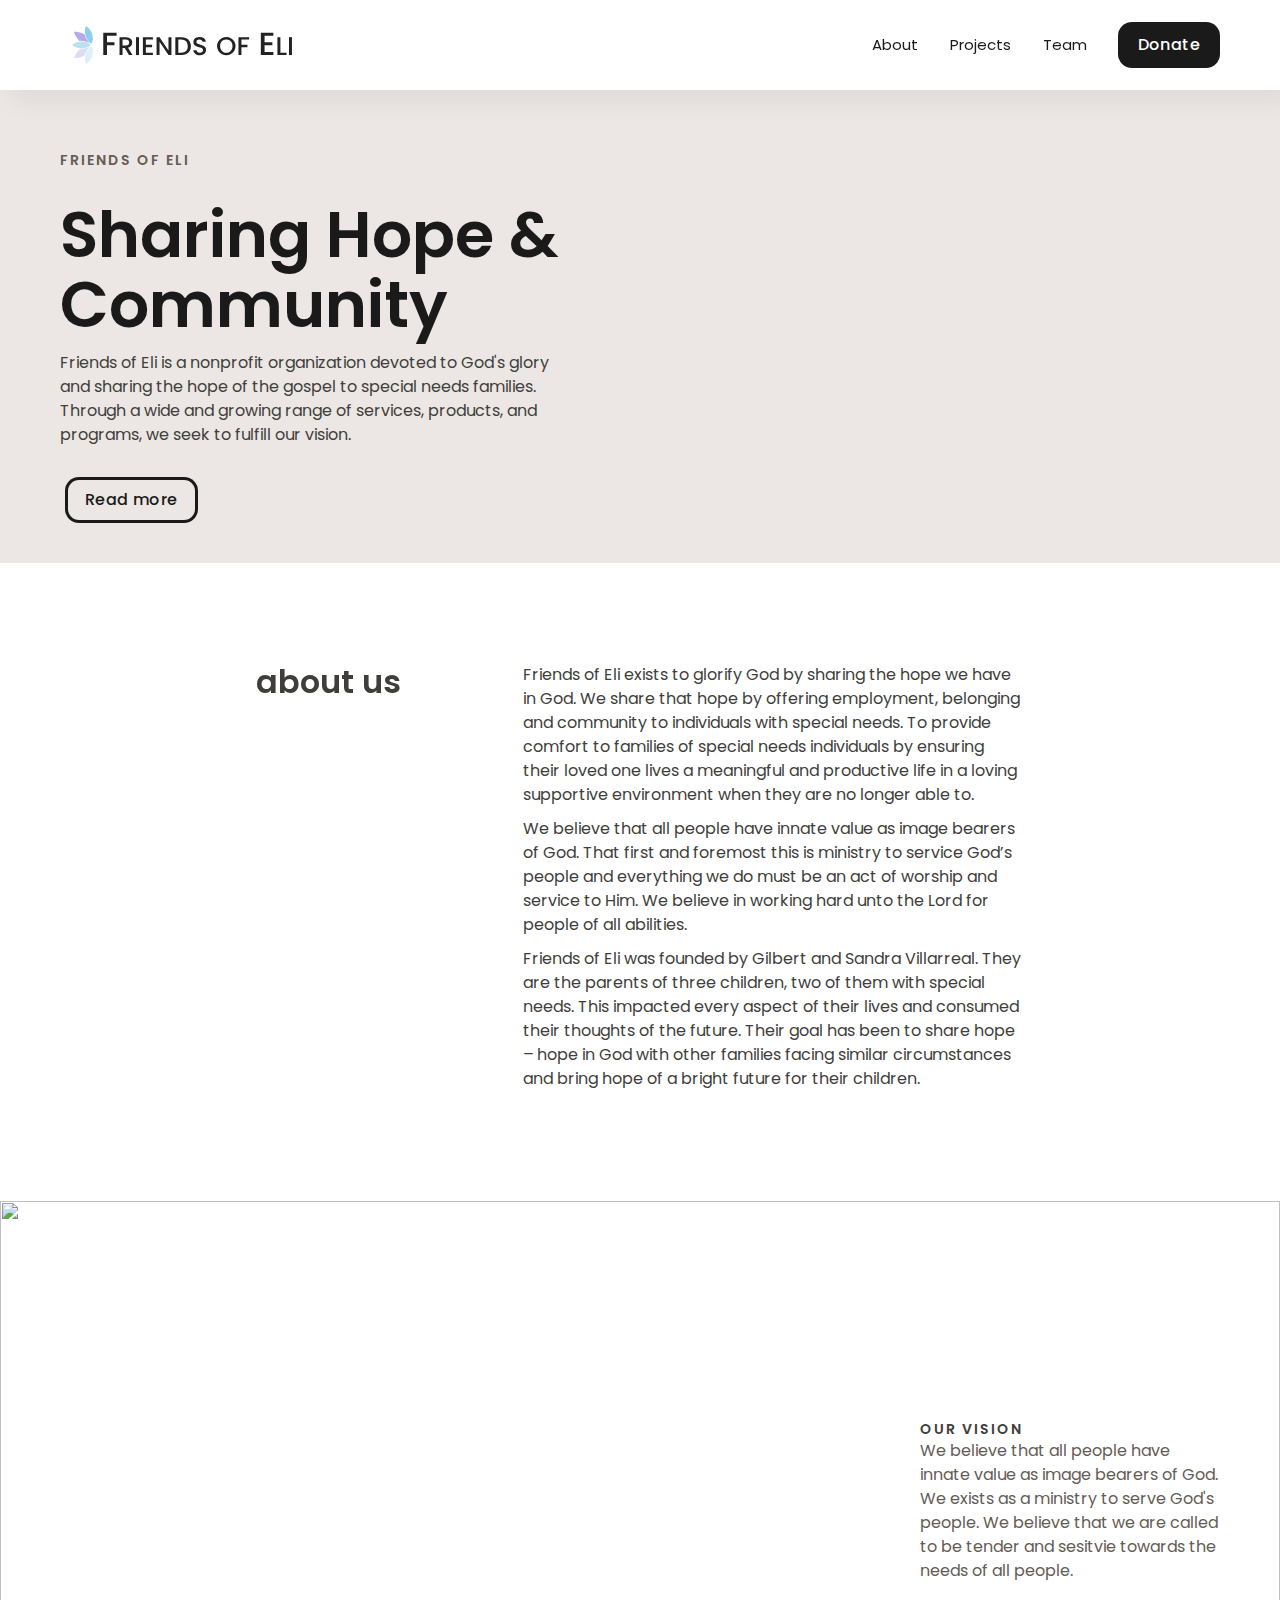
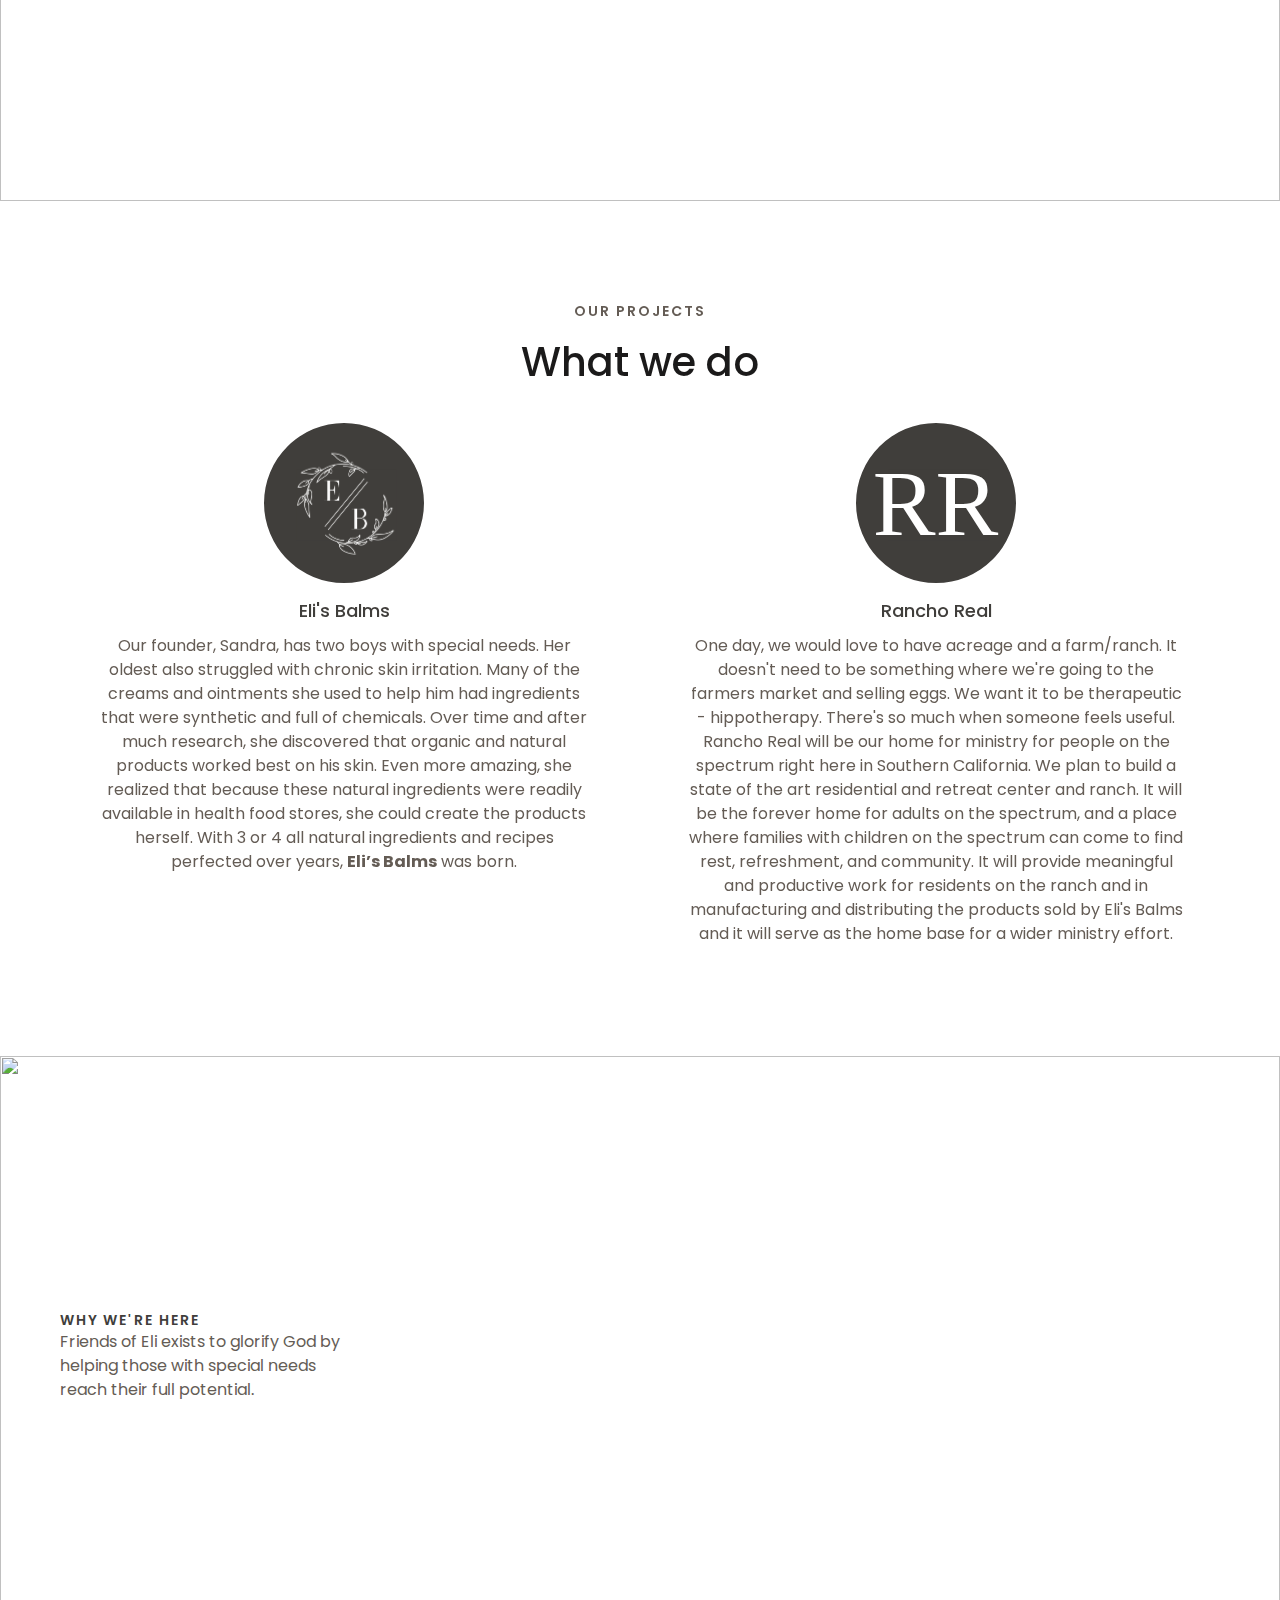
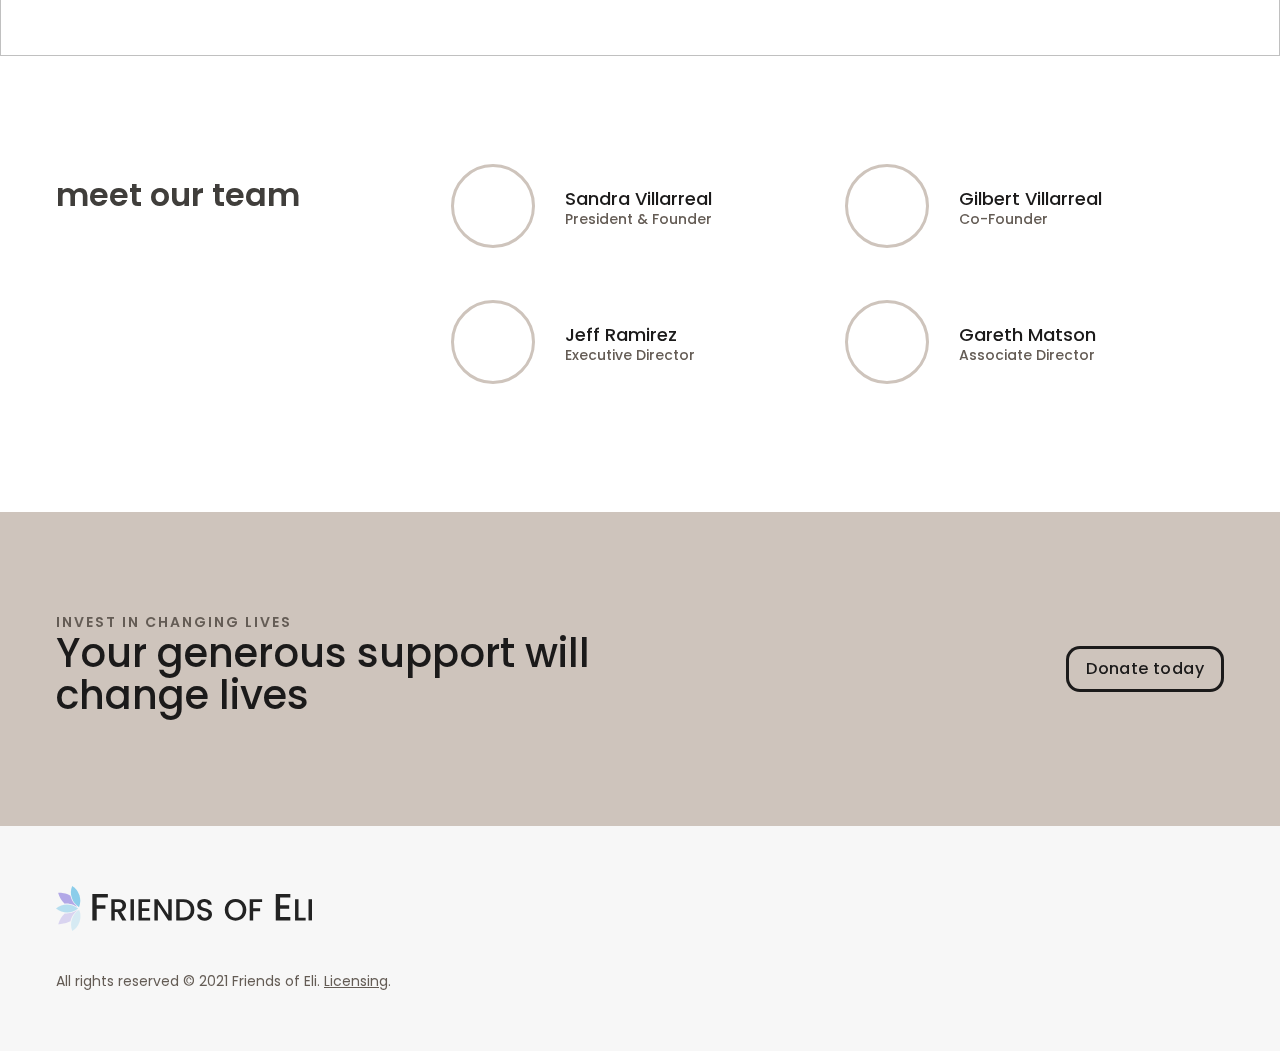
==== commit f5fde230: "Add files via upload" ====
--- a/index.html
+++ b/index.html
@@ -38,12 +38,6 @@
         t + "touch")
     }(window, document);
   </script>
-  <link
-    href="../assets.website-files.com/60507b67891477f1d2f84719/6053069115976530682ca9d0_Wishbone%20Favicon%4032w.png"
-    rel="shortcut icon" type="image/x-icon" />
-  <link
-    href="../assets.website-files.com/60507b67891477f1d2f84719/6053069399c5bf340c2f226e_Wishbone%20Favicon%40256w.png"
-    rel="apple-touch-icon" />
   <style>
     body {
       -webkit-font-smoothing: antialiased;
@@ -67,7 +61,7 @@
         class="nav-link-plain w-nav-link">About</a><a href="#projects"
           class="nav-link-plain w-nav-link">Projects</a><a
           href="#our-team" class="nav-link-plain w-nav-link">Team</a><a
-          href="https://donorbox.org/friends-of-eli" target="_blank"
+          href="donate.html"
           class="button nav-button w-button">Donate</a></nav>
       <div class="menu-button-mobile w-nav-button">
         <div class="w-icon-nav-menu"></div>
@@ -222,7 +216,7 @@
         <div id="w-node-c3256071-f3c0-12d9-be82-7d9b0eaa395f-0eaa395c" class="text-center-mobile"><img
             src="Logo.svg"
             loading="lazy" alt="" class="footer-logotype" />
-          <div class="text-small text-gray-3 space-top"><br />All rights reserved Friends of Eli. <a
+          <div class="text-small text-gray-3 space-top"><br />All rights reserved &copy; 2021 Friends of Eli. <a
               href="licenses.html">Licensing</a>.</div>
         </div>
         <div id="w-node-c3256071-f3c0-12d9-be82-7d9b0eaa3963-0eaa395c">
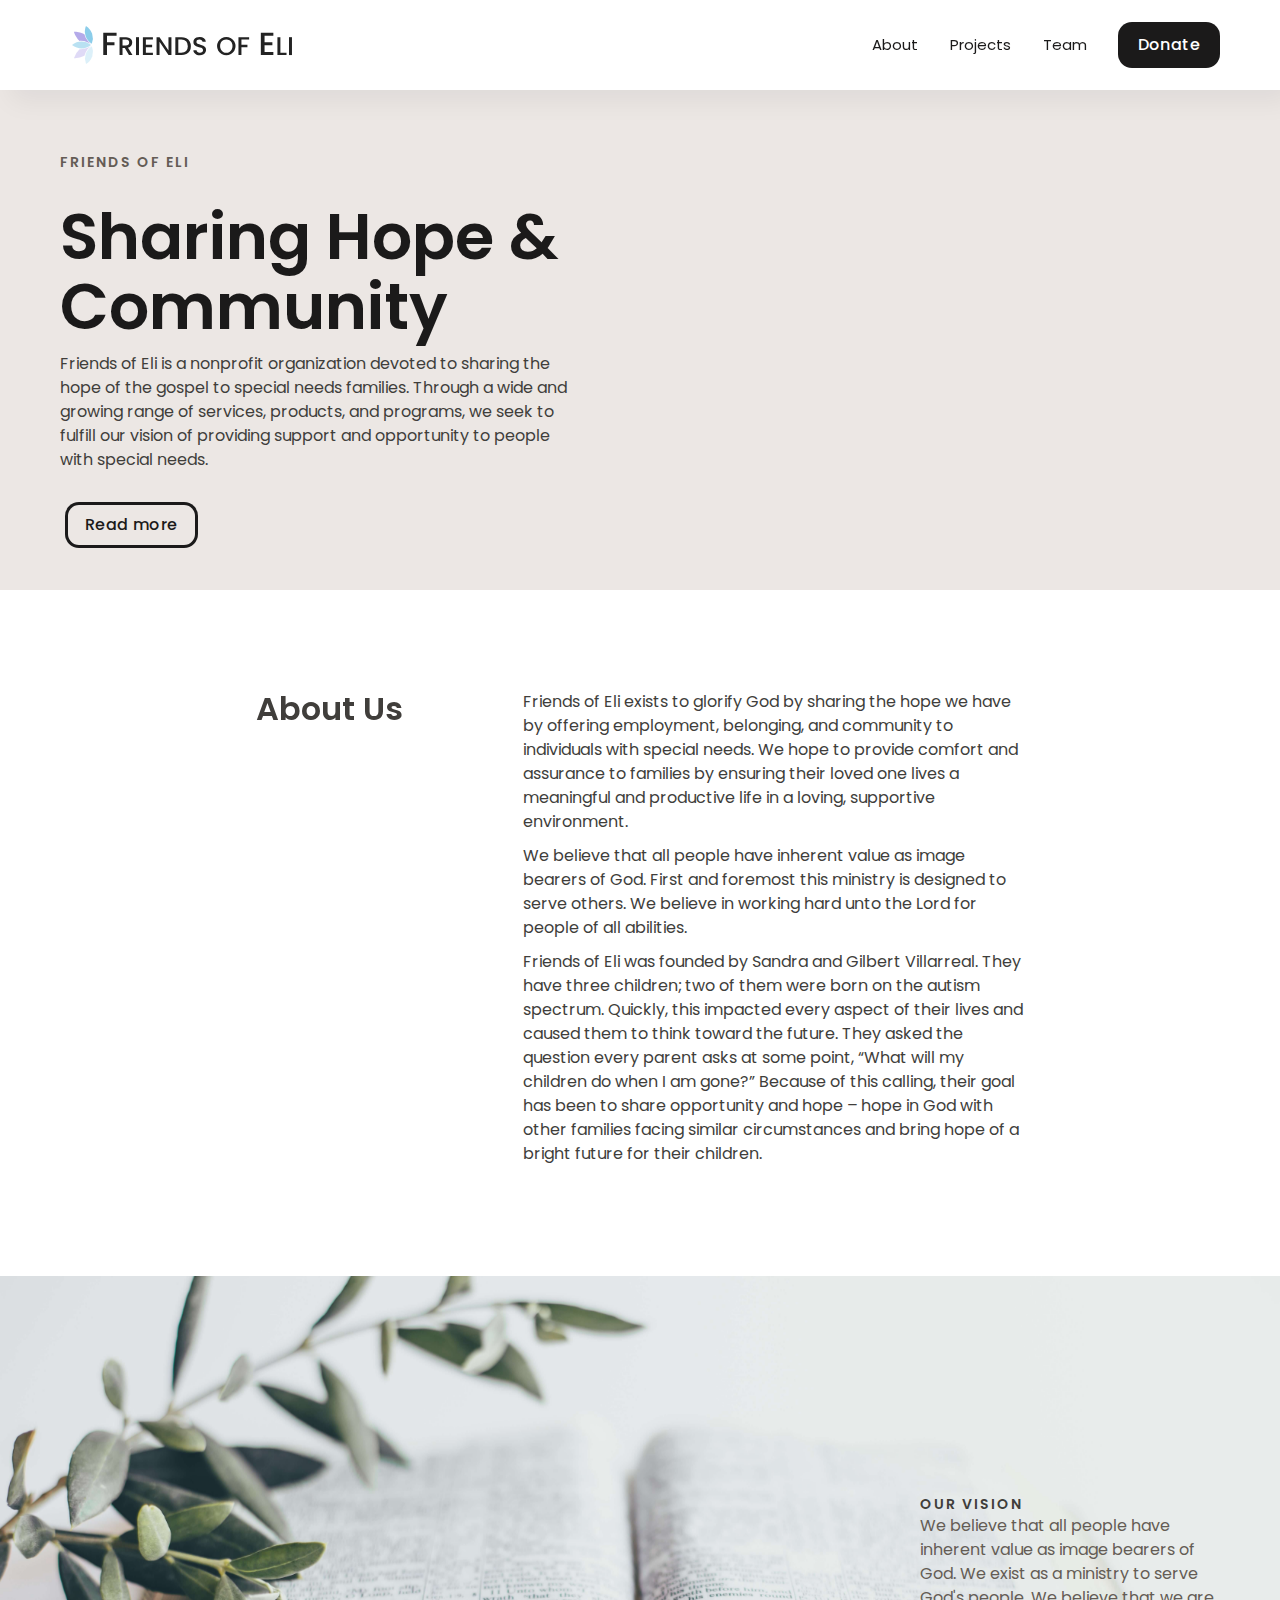
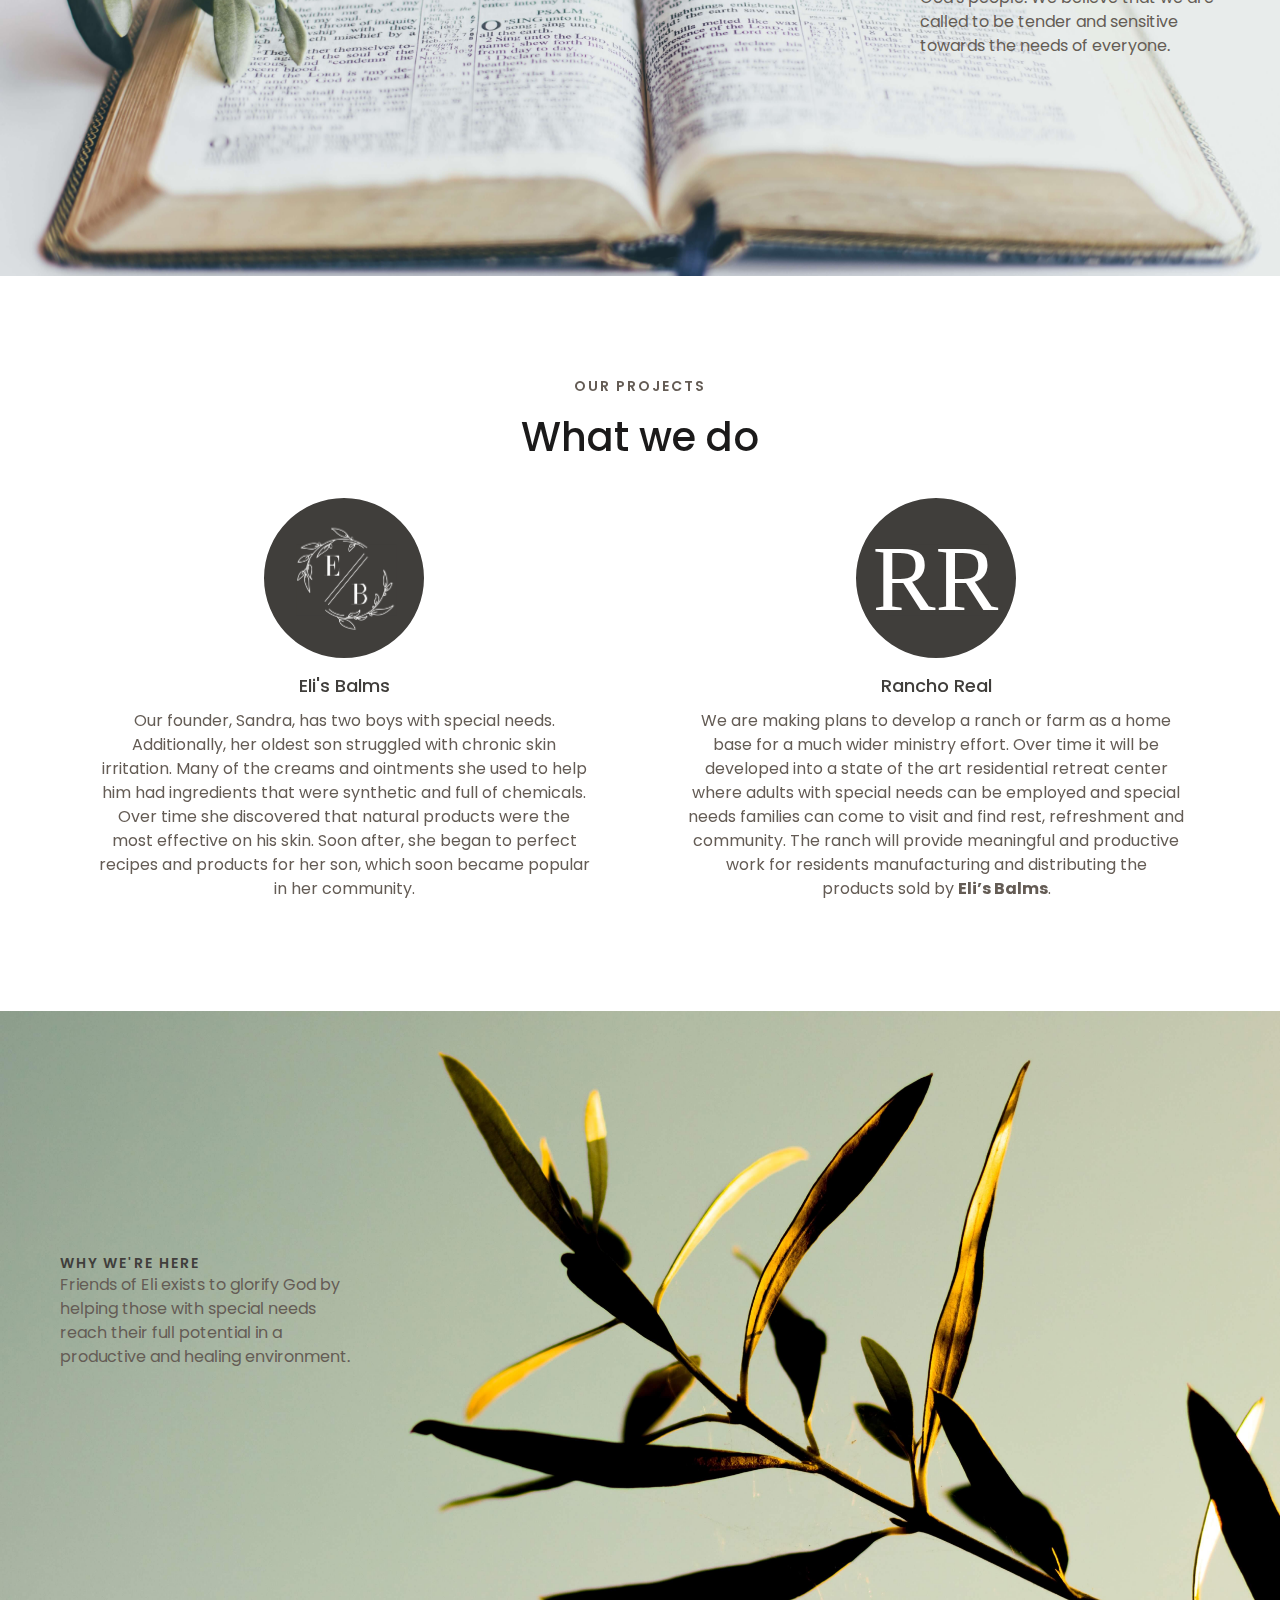
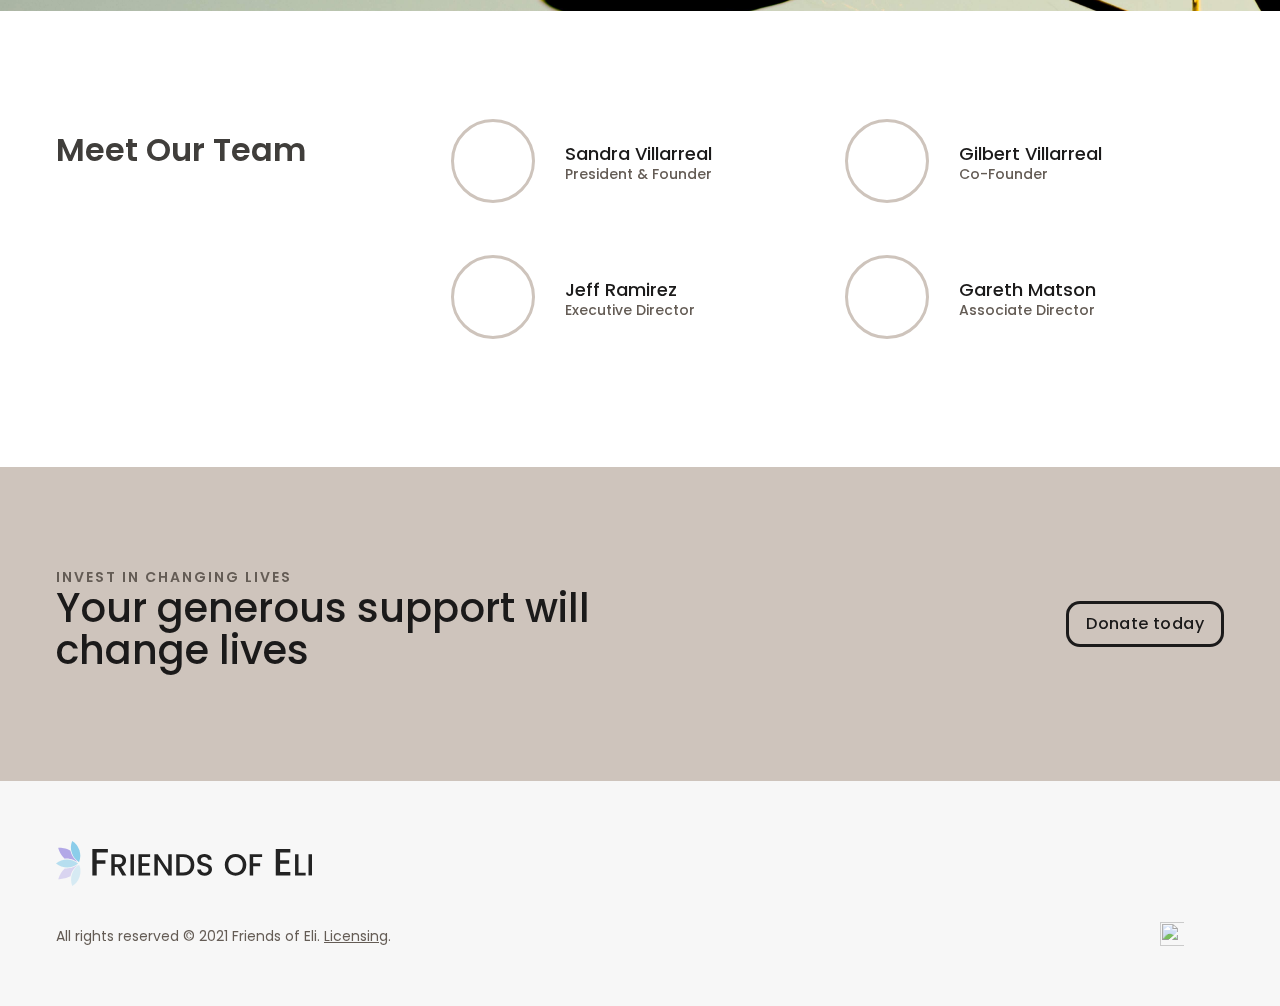
==== commit 9a29f11f: "Add files via upload" ====
--- a/index.html
+++ b/index.html
@@ -72,12 +72,10 @@
     <div id="w-node-_180ee2b1-0c21-435f-50fb-3c7355a8dedf-e1f8471a" class="full-width-grid-content">
       <h1 class="text-small-caps text-gray-3">Friends of Eli</h1>
       <h2 class="page-title">Sharing Hope & Community</h2>
-      <p class="text-gray-2 reveal">Friends of Eli is a nonprofit organization devoted to God's glory and sharing the hope of the gospel to special needs families. Through a wide and growing range of services, products, and programs, we seek to fulfill our vision.</p><a href="#about-us"
+      <p class="text-gray-2 reveal">Friends of Eli is a nonprofit organization devoted to sharing the hope of the gospel to special needs families. Through a wide and growing range of services, products, and programs, we seek to fulfill our vision of providing support and opportunity to people with special needs.</p><a href="#about-us"
         class="button outline space-top w-button">Read more</a>
-    </div><img
-      src="../assets.website-files.com/60507b67891477f1d2f84719/60507e90fe7b0e3936336edb_Wishbone%20Hero%20Image%201.jpg"
-      loading="lazy" width="70" sizes="100vw"
-      srcset="https://assets.website-files.com/60507b67891477f1d2f84719/60507e90fe7b0e3936336edb_Wishbone%20Hero%20Image%201-p-500.jpeg 500w, https://assets.website-files.com/60507b67891477f1d2f84719/60507e90fe7b0e3936336edb_Wishbone%20Hero%20Image%201-p-800.jpeg 800w, https://assets.website-files.com/60507b67891477f1d2f84719/60507e90fe7b0e3936336edb_Wishbone%20Hero%20Image%201-p-1080.jpeg 1080w, https://assets.website-files.com/60507b67891477f1d2f84719/60507e90fe7b0e3936336edb_Wishbone%20Hero%20Image%201.jpg 1440w"
+    </div><img style="min-height: 500px;"
+      src="jessica-rockowitz-5NLCaz2wJXE-unsplash.jpg"
       alt="" class="full-width-grid-image" />
   </div>
   <div id="about-us" class="section wf-section">
@@ -85,13 +83,14 @@
       <div class="w-layout-grid margin-header-grid">
         <div id="w-node-_1c243d91-1597-b9a2-cfa5-86fa7c1a56b9-e1f8471a" class="reveal">
           <div class="margin-header">
-            <h3 class="text-gray-2 no-space-top">about us</h3>
+            <h3 class="text-gray-2 no-space-top">About Us</h3>
           </div>
         </div>
         <div id="w-node-_79636833-37ae-6028-4830-a804c076483d-e1f8471a" class="reveal">
-          <p class="text-gray-2">Friends of Eli exists to glorify God by sharing the hope we have in God. We share that hope by offering employment, belonging and community to individuals with special needs. To provide comfort to families of special needs individuals by ensuring their loved one lives a meaningful and productive life in a loving supportive environment when they are no longer able to.</p>
-          <p class="text-gray-2">We believe that all people have innate value as image bearers of God. That first and foremost this is ministry to service God’s people and everything we do must be an act of worship and service to Him. We believe in working hard unto the Lord for people of all abilities.</p>
-          <p class="text-gray-2">Friends of Eli was founded by Gilbert and Sandra Villarreal. They are the parents of three children, two of them with special needs. This impacted every aspect of their lives and consumed their thoughts of the future. Their goal has been to share hope – hope in God with other families facing similar circumstances and bring hope of a bright future for their children.</p>
+          <p class="text-gray-2">Friends of Eli exists to glorify God by sharing the hope we have by offering employment, belonging, and community to individuals with special needs. We hope to provide comfort and assurance to families by ensuring their loved one lives a meaningful and productive life in a loving, supportive environment.</p>
+          <p class="text-gray-2">We believe that all people have inherent value as image bearers of God. First and foremost this ministry is designed to serve others.  We believe in working hard unto the Lord for people of all abilities.</p>
+          <p class="text-gray-2">Friends of Eli was founded by Sandra and Gilbert Villarreal. They have three children; two of them were born on the autism spectrum. Quickly, this impacted every aspect of their lives and caused them to think toward the future.  They asked the question every parent asks at some point, “What will my children do when I am gone?” Because of this calling, their goal has been to share opportunity and hope – hope in God with other families facing similar circumstances and bring hope of a bright future for their children.
+          </p>
         </div>
       </div>
     </div>
@@ -100,11 +99,9 @@
     <div class="image-section-overlay"></div>
     <div class="image-section-text right">
       <h6 class="text-small-caps no-space-bottom text-gray-2">OUR VISION</h6>
-      <p class="text-gray-3">We believe that all people have innate value as image bearers of God. We exists as a ministry to serve God's people. We believe that we are called to be tender and sesitvie towards the needs of all people.</p>
+      <p class="text-gray-3">We believe that all people have inherent value as image bearers of God. We exist as a ministry to serve God's people. We believe that we are called to be tender and sensitive towards the needs of everyone.</p>
     </div><img
-      src="../assets.website-files.com/60507b67891477f1d2f84719/6050893461294e44ab300e2f_Wishbone%20Image%20Section%203.jpg"
-      loading="lazy" sizes="100vw"
-      srcset="https://assets.website-files.com/60507b67891477f1d2f84719/6050893461294e44ab300e2f_Wishbone%20Image%20Section%203-p-1080.jpeg 1080w, https://assets.website-files.com/60507b67891477f1d2f84719/6050893461294e44ab300e2f_Wishbone%20Image%20Section%203-p-1600.jpeg 1600w, https://assets.website-files.com/60507b67891477f1d2f84719/6050893461294e44ab300e2f_Wishbone%20Image%20Section%203-p-2000.jpeg 2000w, https://assets.website-files.com/60507b67891477f1d2f84719/6050893461294e44ab300e2f_Wishbone%20Image%20Section%203-p-2600.jpeg 2600w, https://assets.website-files.com/60507b67891477f1d2f84719/6050893461294e44ab300e2f_Wishbone%20Image%20Section%203.jpg 2880w"
+      src="sixteen-miles-out-L-mNqn89I2s-unsplash.jpg"
       alt="" class="image-section-image" />
   </div>
   <div id="projects" class="section wf-section">
@@ -119,7 +116,7 @@
             loading="lazy" alt="" class="_3-section-image" width="200px"/>
           <div class="_3-section-text text-center">
             <h6 class="text-gray-2">Eli's Balms</h6>
-            <p class="text-gray-3">Our founder, Sandra, has two boys with special needs. Her oldest also struggled with chronic skin irritation. Many of the creams and ointments she used to help him had ingredients that were synthetic and full of chemicals. Over time and after much research, she discovered that organic and natural products worked best on his skin. Even more amazing, she realized that because these natural ingredients were readily available in health food stores, she could create the products herself. With 3 or 4 all natural ingredients and recipes perfected over years, <b>Eli’s Balms</b> was born.</p>
+            <p class="text-gray-3">Our founder, Sandra, has two boys with special needs. Additionally, her oldest son struggled with chronic skin irritation. Many of the creams and ointments she used to help him had ingredients that were synthetic and full of chemicals. Over time she discovered that natural products were the most effective on his skin. Soon after, she began to perfect recipes and products for her son, which soon became popular in her community.
           </div>
         </div>
         <div class="reveal"><img
@@ -127,7 +124,7 @@
           loading="lazy" alt="" class="_3-section-image" width="200px"/>
           <div class="_3-section-text text-center">
             <h6 class="text-gray-2">Rancho Real</h6>
-            <p class="text-gray-3">One day, we would love to have acreage and a farm/ranch. It doesn't need to be something where we're going to the farmers market and selling eggs. We want it to be therapeutic - hippotherapy. There's so much when someone feels useful. Rancho Real will be our home for ministry for people on the spectrum right here in Southern California. We plan to build a state of the art residential and retreat center and ranch. It will be the forever home for adults on the spectrum, and a place where families with children on the spectrum can come to find rest, refreshment, and community. It will provide meaningful and productive work for residents on the ranch and in manufacturing and distributing the products sold by Eli's Balms and it will serve as the home base for a wider ministry effort.</p>
+            <p class="text-gray-3">We are making plans to develop a ranch or farm as a home base for a much wider ministry effort. Over time it will be developed into a state of the art residential retreat center where adults with special needs can be employed and special needs families can come to visit and find rest, refreshment and community. The ranch will provide meaningful and productive work for residents manufacturing and distributing the products sold by <b>Eli’s Balms</b>. </p>
           </div>
         </div>
       </div>
@@ -137,18 +134,17 @@
     <div class="image-section-overlay"></div>
     <div class="image-section-text">
       <h6 class="text-small-caps no-space-bottom text-gray-2">Why we're here</h6>
-      <p class="text-gray-3">Friends of Eli exists to glorify God by helping those with special needs reach their full potential.</p>
+      <p class="text-gray-3">Friends of Eli exists to glorify God by helping those with special needs reach their full potential in a productive and healing environment.</p>
     </div><img
-      src="../assets.website-files.com/60507b67891477f1d2f84719/60508934590a0eedd26cce42_Wishbone%20Image%20Section%202.jpg"
+      src="jeremy-perkins-DcWFFtqw0I8-unsplash.jpg"
       loading="lazy" sizes="100vw"
-      srcset="https://assets.website-files.com/60507b67891477f1d2f84719/60508934590a0eedd26cce42_Wishbone%20Image%20Section%202-p-500.jpeg 500w, https://assets.website-files.com/60507b67891477f1d2f84719/60508934590a0eedd26cce42_Wishbone%20Image%20Section%202-p-1080.jpeg 1080w, https://assets.website-files.com/60507b67891477f1d2f84719/60508934590a0eedd26cce42_Wishbone%20Image%20Section%202-p-1600.jpeg 1600w, https://assets.website-files.com/60507b67891477f1d2f84719/60508934590a0eedd26cce42_Wishbone%20Image%20Section%202-p-2000.jpeg 2000w, https://assets.website-files.com/60507b67891477f1d2f84719/60508934590a0eedd26cce42_Wishbone%20Image%20Section%202-p-2600.jpeg 2600w, https://assets.website-files.com/60507b67891477f1d2f84719/60508934590a0eedd26cce42_Wishbone%20Image%20Section%202.jpg 2880w"
       alt="" class="image-section-image" />
   </div>
   <div id="our-team" class="section wf-section">
     <div class="container">
       <div class="grid-1-3">
         <div id="w-node-bfa38e10-b75a-8f3b-c93b-f630b8c297a0-e1f8471a" class="reveal">
-          <h3 class="text-gray-2">meet our team</h3>
+          <h3 class="text-gray-2">Meet Our Team</h3>
           
         </div>
         <div id="w-node-bfa38e10-b75a-8f3b-c93b-f630b8c297a5-e1f8471a" class="w-dyn-list">
@@ -205,7 +201,7 @@
           <div class="text-small-caps text-gray-3">Invest in changing lives</div>
           <h2 class="no-space-top">Your generous support will change lives</h2>
         </div>
-        <div id="w-node-ece4e0d1-b9e7-acf8-e593-e1abf0253267-f025325f"><a href="https://donorbox.org/friends-of-eli"
+        <div id="w-node-ece4e0d1-b9e7-acf8-e593-e1abf0253267-f025325f"><a href="donate.html"
             class="button outline w-button">Donate today</a></div>
       </div>
     </div>
